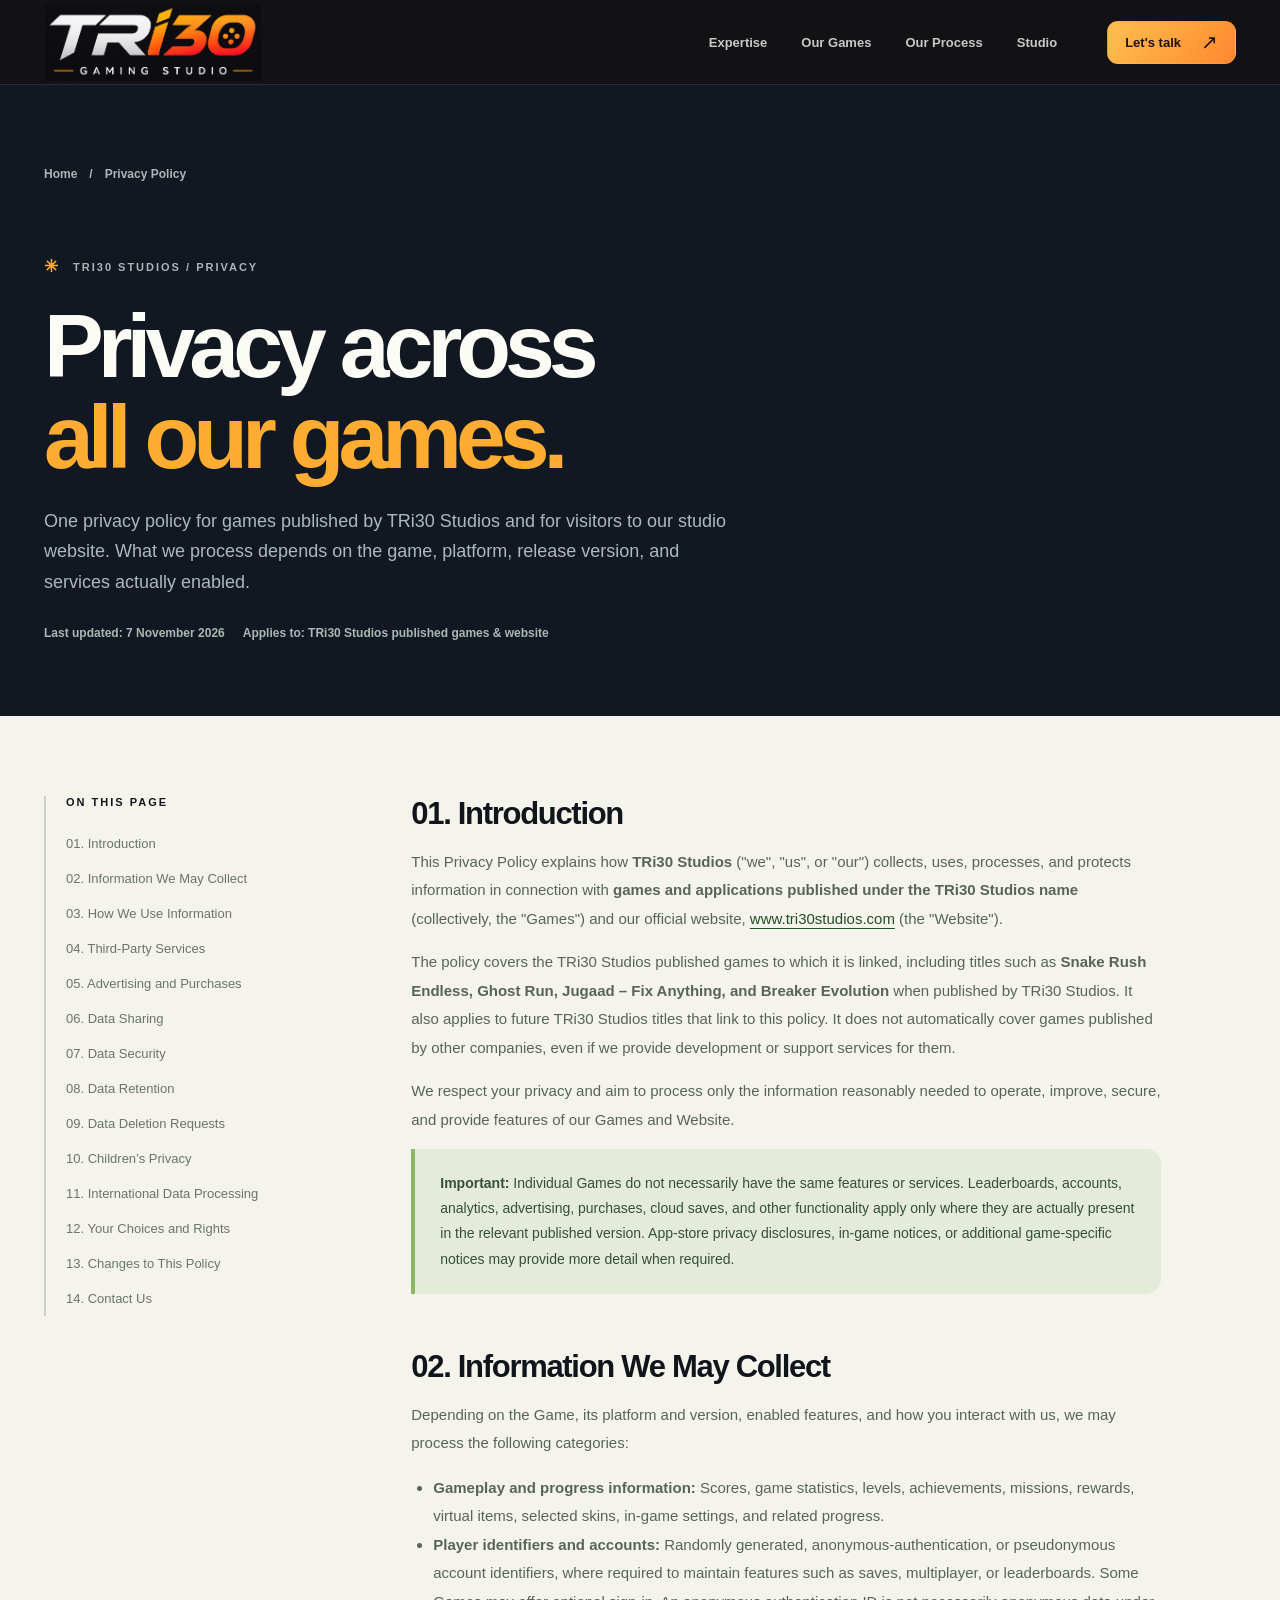
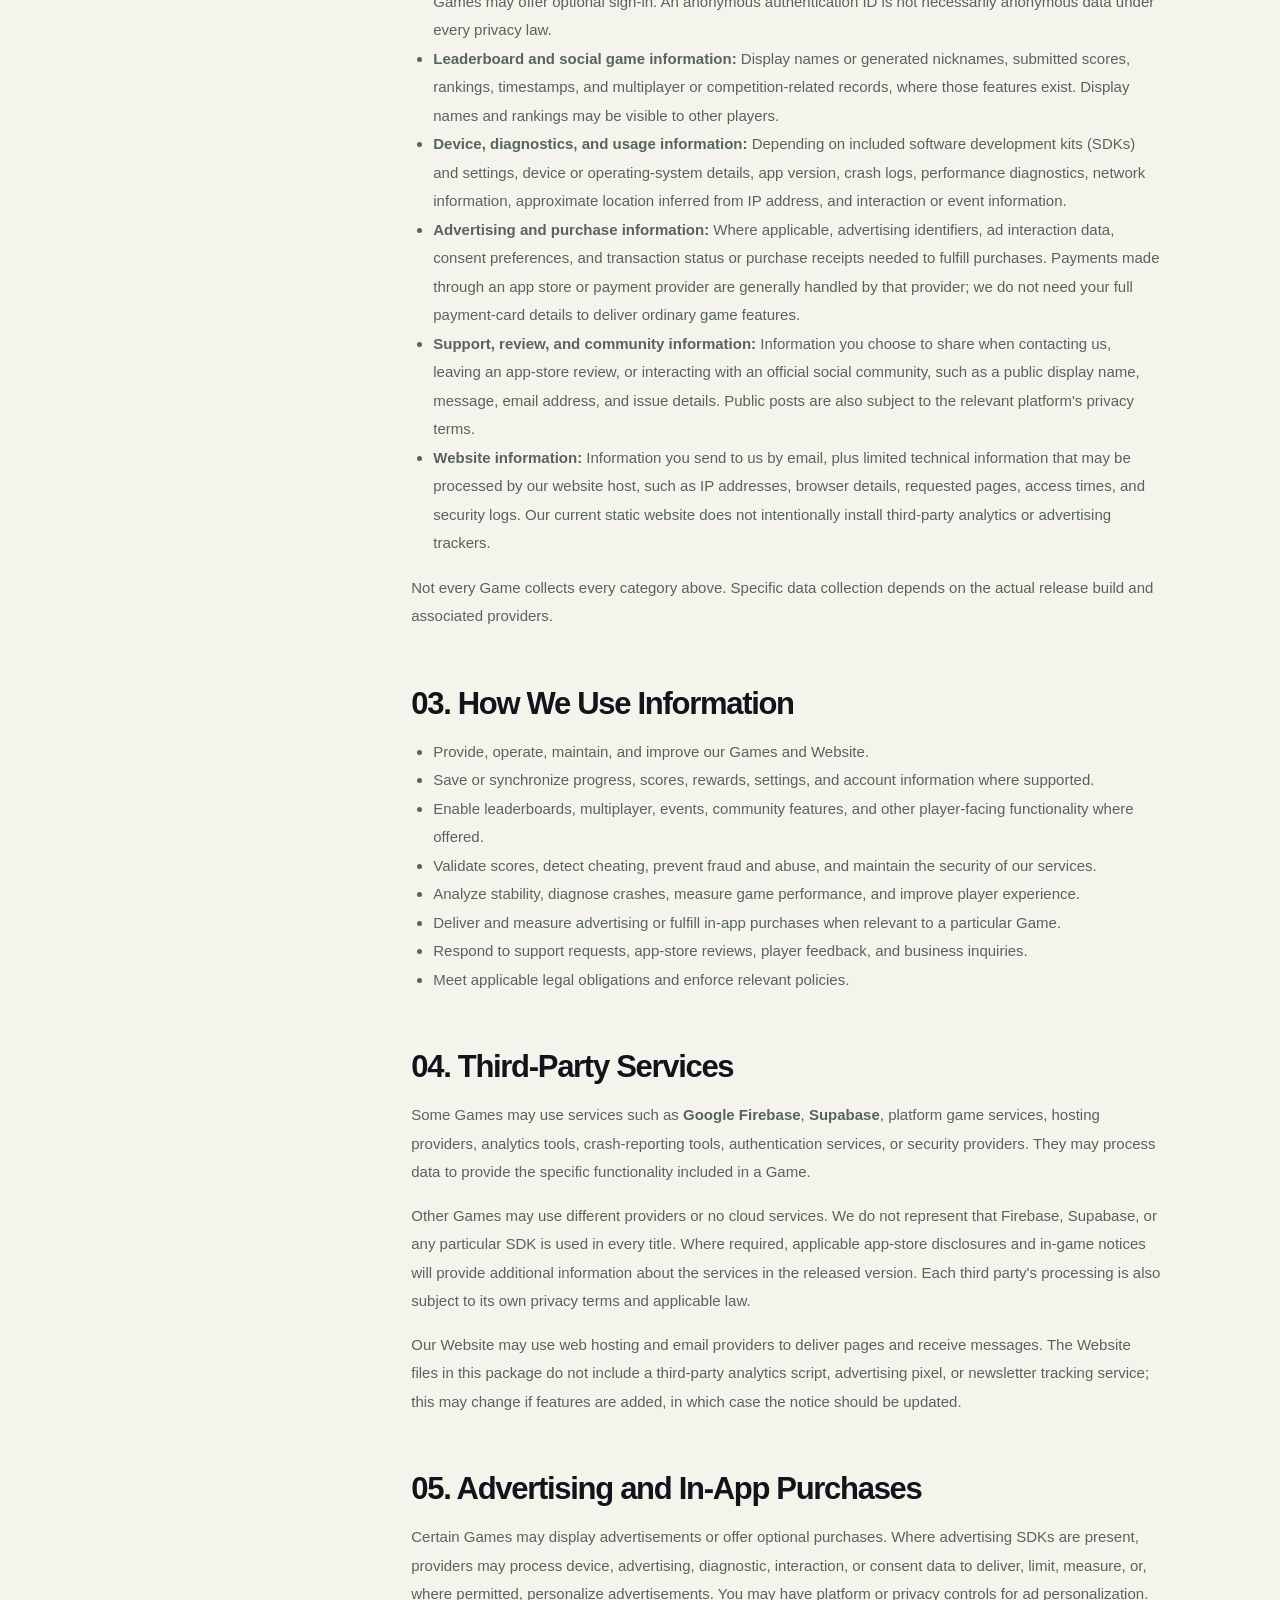
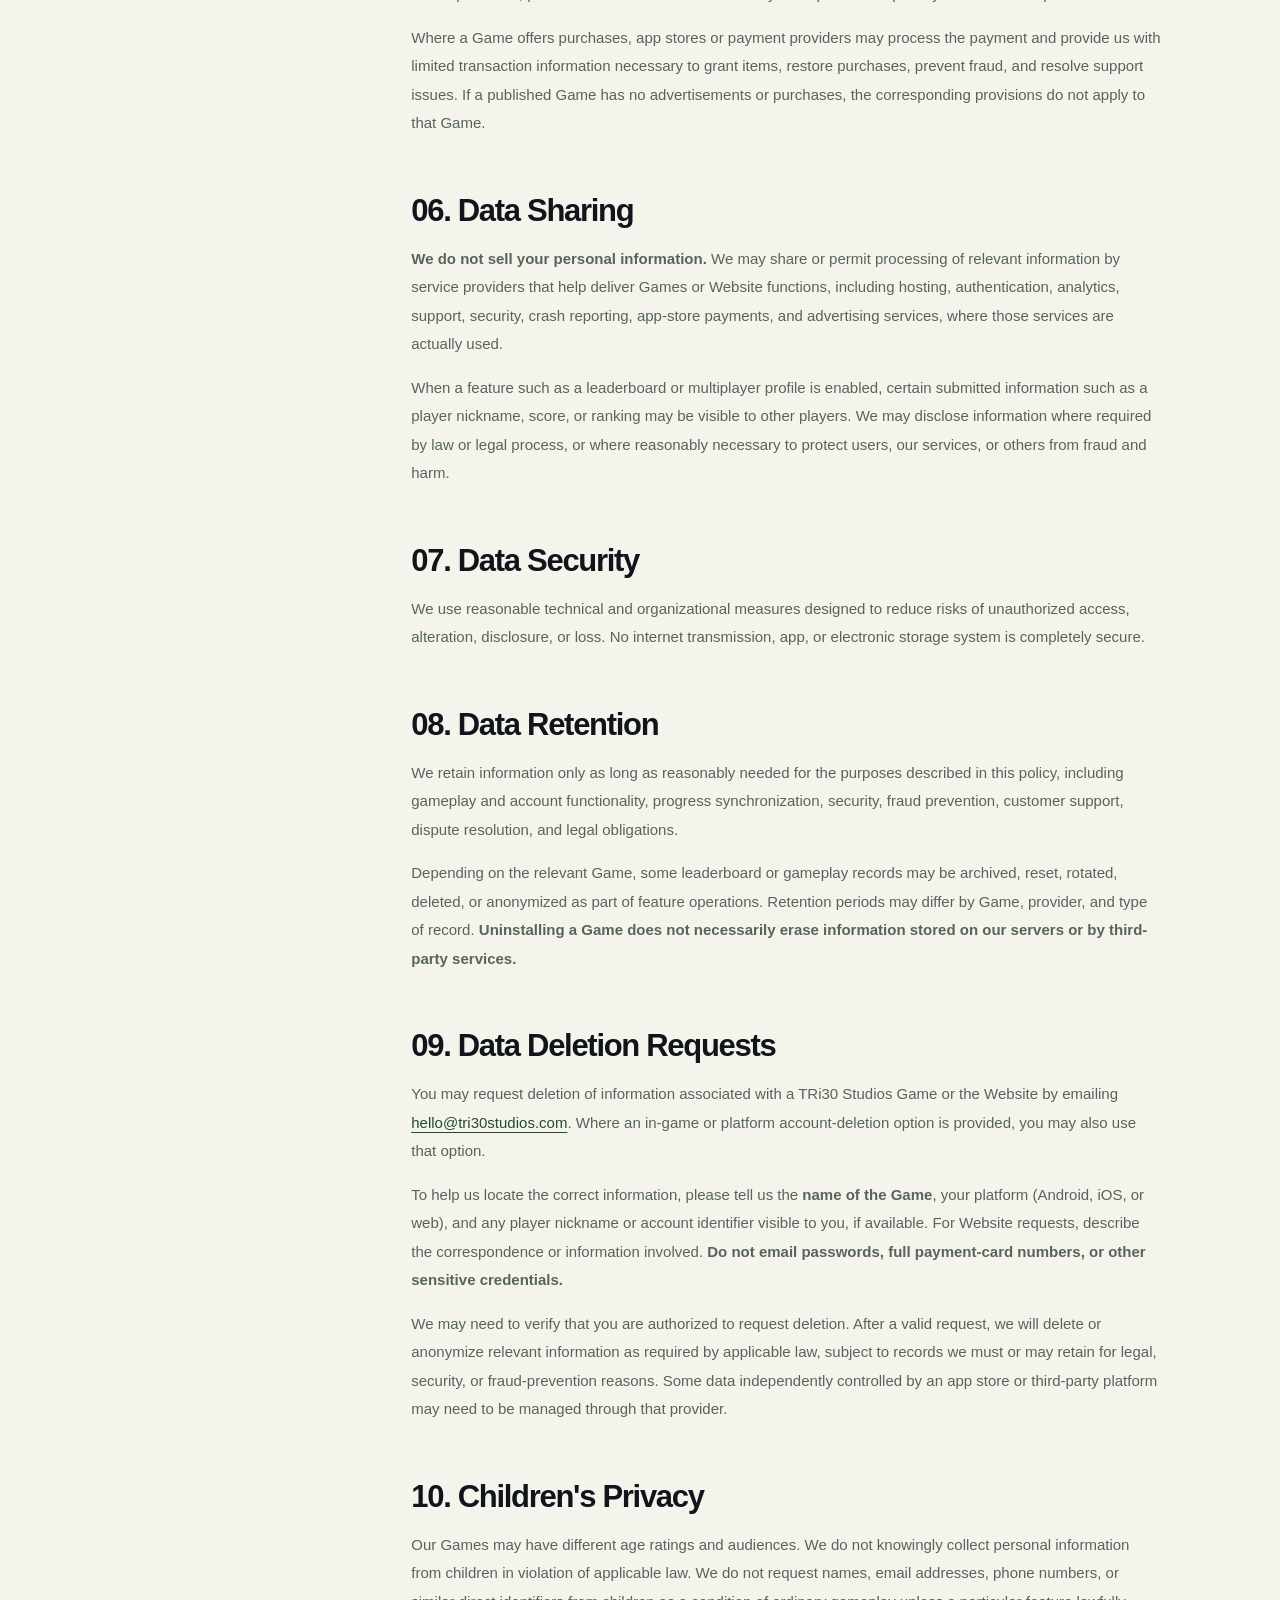
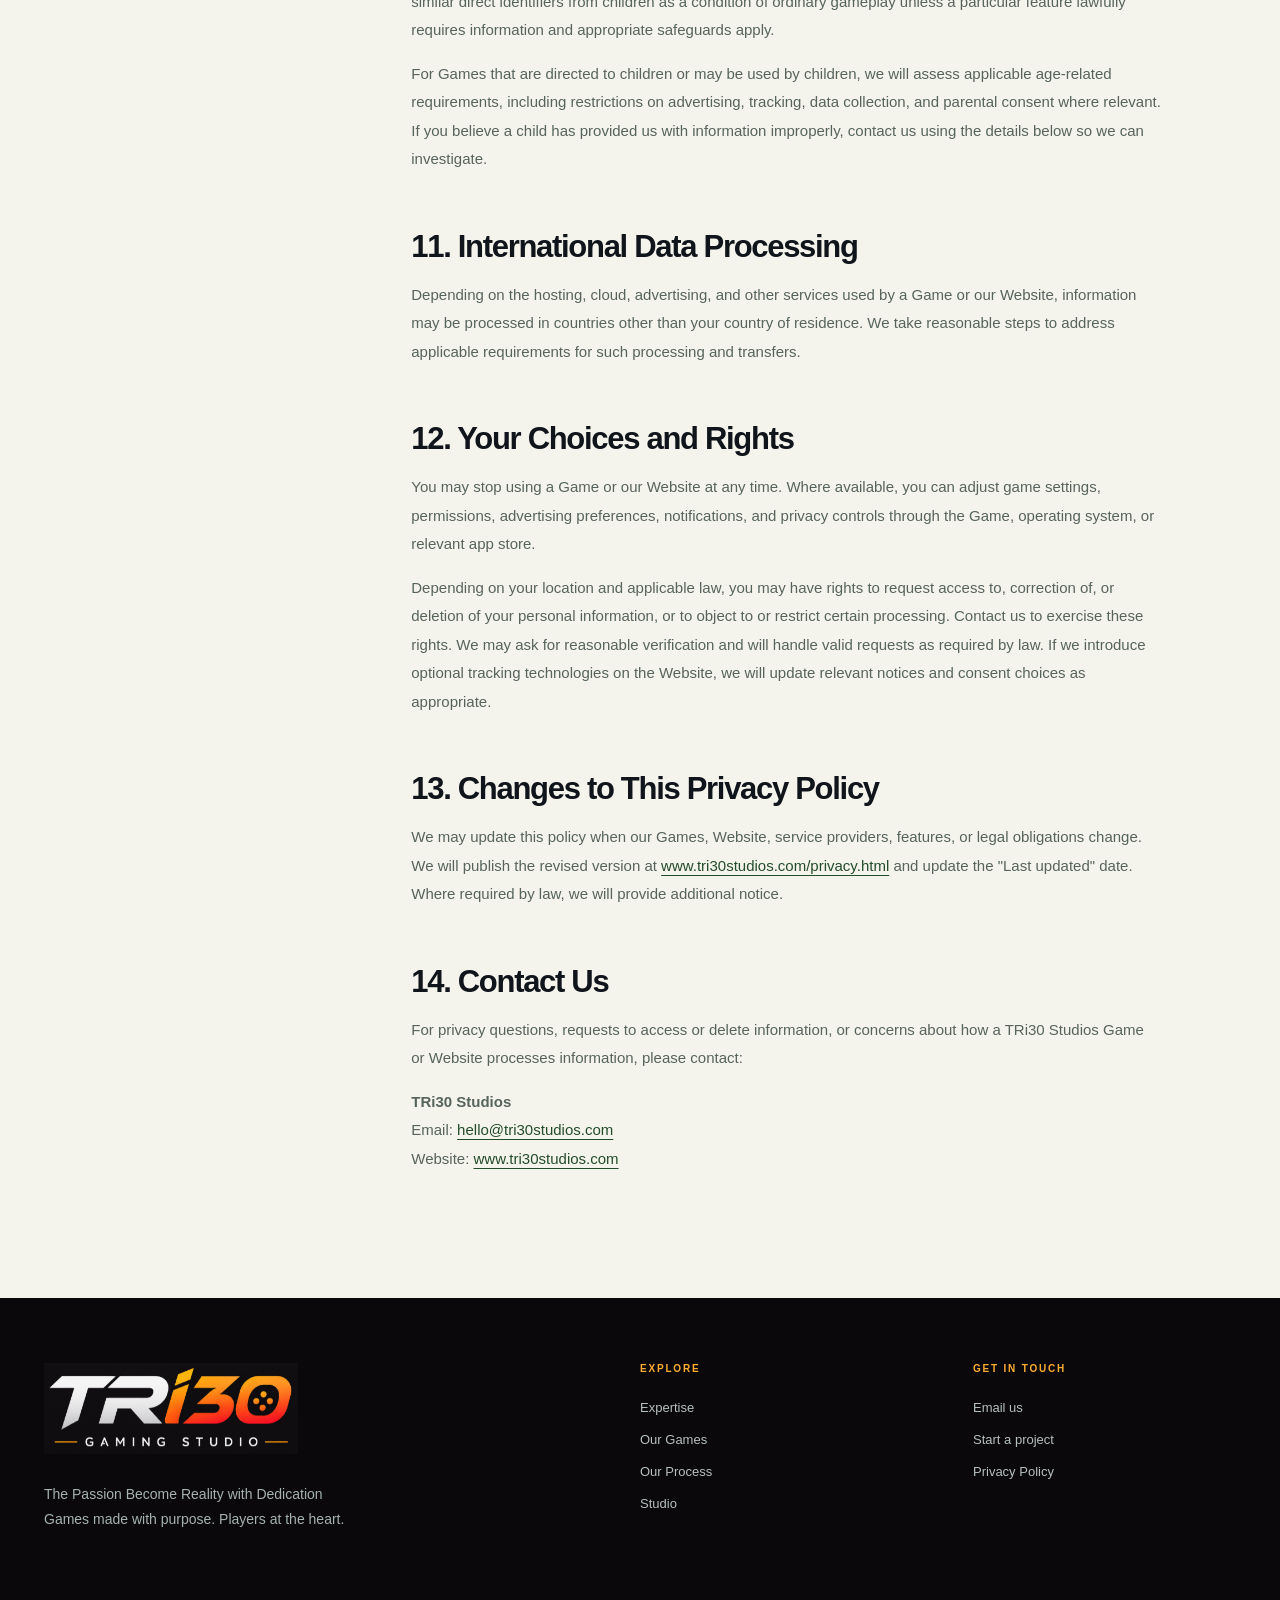
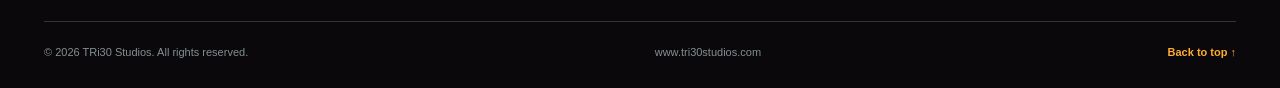
==== privacy.html @ 2dc92af1 "Add files via upload" ====
<!DOCTYPE html>

<html lang="en">
<head>
<meta charset="utf-8"/>
<meta content="width=device-width, initial-scale=1" name="viewport"/>
<meta content="#0b090c" name="theme-color"/>
<meta content="Privacy Policy for all games published by TRi30 Studios and our studio website. Learn about player data, game features, third-party services, ads, data deletion, and privacy rights." name="description"/>
<meta content="website" property="og:type"/>
<meta content="TRi30 Studios" property="og:site_name"/>
<meta content="Privacy Policy | TRi30 Studios" property="og:title"/>
<meta content="How TRi30 Studios handles information across our published games and studio website." property="og:description"/>
<meta content="https://www.tri30studios.com/privacy.html" property="og:url"/>
<meta content="https://www.tri30studios.com/assets/social-preview.png" property="og:image"/>
<link href="https://www.tri30studios.com/privacy.html" rel="canonical"/>
<link href="assets/favicon.ico" rel="icon" sizes="any"/>
<link href="assets/favicon-192.png" rel="icon" type="image/png"/>
<link href="css/styles.css" rel="stylesheet"/>
<script defer="" src="js/site.js"></script>
<title>Privacy Policy | TRi30 Studios Games &amp; Website</title>
</head>
<body>
<a class="skip-link" href="#main">Skip to content</a>
<header class="site-header" id="top"><div class="container header-inner">
<a aria-label="TRi30 Studios homepage" class="brand" href="index.html"><img class="brand-logo" alt="TRi30 Gaming Studio" height="163" width="457" src="assets/tri30-official-logo.png"/></a>
<nav aria-label="Primary navigation" class="desktop-nav"><a href="index.html#services">Expertise</a><a href="index.html#games">Our Games</a><a href="index.html#approach">Our Process</a><a href="index.html#studio">Studio</a></nav>
<a class="button button-small button-accent header-cta" href="index.html#contact">Let's talk <span aria-hidden="true">↗</span></a>
<button aria-controls="mobile-menu" aria-expanded="false" aria-label="Open navigation menu" class="menu-toggle" type="button"><span></span><span></span><span></span></button>
</div><nav aria-label="Mobile navigation" class="mobile-nav" id="mobile-menu" inert=""><a href="index.html#services">Expertise <span aria-hidden="true">↗</span></a><a href="index.html#games">Our Games <span aria-hidden="true">↗</span></a><a href="index.html#approach">Our Process <span aria-hidden="true">↗</span></a><a href="index.html#studio">Studio <span aria-hidden="true">↗</span></a><a href="index.html#contact">Contact <span aria-hidden="true">↗</span></a></nav></header>
<main id="main">
<section class="inner-hero"><div class="container">
<nav aria-label="Breadcrumb" class="breadcrumb"><a href="index.html">Home</a><span aria-hidden="true">/</span><span aria-current="page">Privacy Policy</span></nav>
<p class="section-kicker kicker-light"><span class="mini-spark">✳</span> TRi30 STUDIOS / PRIVACY</p>
<h1>Privacy across<br/><span class="lime-text">all our games.</span></h1>
<p class="inner-lead">One privacy policy for games published by TRi30 Studios and for visitors to our studio website. What we process depends on the game, platform, release version, and services actually enabled.</p>
<div class="legal-meta"><span>Last updated: 7 November 2026</span><span>Applies to: TRi30 Studios published games &amp; website</span></div>
</div></section>
<section class="inner-content"><div class="container legal-layout">
<aside aria-label="Privacy policy contents" class="legal-sidebar"><strong>ON THIS PAGE</strong><a href="#introduction">01. Introduction</a><a href="#information">02. Information We May Collect</a><a href="#uses">03. How We Use Information</a><a href="#third-parties">04. Third-Party Services</a><a href="#advertising">05. Advertising and Purchases</a><a href="#sharing">06. Data Sharing</a><a href="#security">07. Data Security</a><a href="#retention">08. Data Retention</a><a href="#deletion">09. Data Deletion Requests</a><a href="#children">10. Children’s Privacy</a><a href="#international">11. International Data Processing</a><a href="#choices">12. Your Choices and Rights</a><a href="#changes">13. Changes to This Policy</a><a href="#contact-privacy">14. Contact Us</a></aside>
<div class="legal-article">
<h2 id="introduction">01. Introduction</h2>
<p>This Privacy Policy explains how <strong>TRi30 Studios</strong> ("we", "us", or "our") collects, uses, processes, and protects information in connection with <strong>games and applications published under the TRi30 Studios name</strong> (collectively, the "Games") and our official website, <a href="https://www.tri30studios.com/">www.tri30studios.com</a> (the "Website").</p>
<p>The policy covers the TRi30 Studios published games to which it is linked, including titles such as <strong>Snake Rush Endless, Ghost Run, Jugaad – Fix Anything, and Breaker Evolution</strong> when published by TRi30 Studios. It also applies to future TRi30 Studios titles that link to this policy. It does not automatically cover games published by other companies, even if we provide development or support services for them.</p>
<p>We respect your privacy and aim to process only the information reasonably needed to operate, improve, secure, and provide features of our Games and Website.</p>
<div class="legal-note"><strong>Important:</strong> Individual Games do not necessarily have the same features or services. Leaderboards, accounts, analytics, advertising, purchases, cloud saves, and other functionality apply only where they are actually present in the relevant published version. App-store privacy disclosures, in-game notices, or additional game-specific notices may provide more detail when required.</div>
<h2 id="information">02. Information We May Collect</h2>
<p>Depending on the Game, its platform and version, enabled features, and how you interact with us, we may process the following categories:</p>
<ul>
<li><strong>Gameplay and progress information:</strong> Scores, game statistics, levels, achievements, missions, rewards, virtual items, selected skins, in-game settings, and related progress.</li>
<li><strong>Player identifiers and accounts:</strong> Randomly generated, anonymous-authentication, or pseudonymous account identifiers, where required to maintain features such as saves, multiplayer, or leaderboards. Some Games may offer optional sign-in. An anonymous authentication ID is not necessarily anonymous data under every privacy law.</li>
<li><strong>Leaderboard and social game information:</strong> Display names or generated nicknames, submitted scores, rankings, timestamps, and multiplayer or competition-related records, where those features exist. Display names and rankings may be visible to other players.</li>
<li><strong>Device, diagnostics, and usage information:</strong> Depending on included software development kits (SDKs) and settings, device or operating-system details, app version, crash logs, performance diagnostics, network information, approximate location inferred from IP address, and interaction or event information.</li>
<li><strong>Advertising and purchase information:</strong> Where applicable, advertising identifiers, ad interaction data, consent preferences, and transaction status or purchase receipts needed to fulfill purchases. Payments made through an app store or payment provider are generally handled by that provider; we do not need your full payment-card details to deliver ordinary game features.</li>
<li><strong>Support, review, and community information:</strong> Information you choose to share when contacting us, leaving an app-store review, or interacting with an official social community, such as a public display name, message, email address, and issue details. Public posts are also subject to the relevant platform's privacy terms.</li>
<li><strong>Website information:</strong> Information you send to us by email, plus limited technical information that may be processed by our website host, such as IP addresses, browser details, requested pages, access times, and security logs. Our current static website does not intentionally install third-party analytics or advertising trackers.</li>
</ul>
<p>Not every Game collects every category above. Specific data collection depends on the actual release build and associated providers.</p>
<h2 id="uses">03. How We Use Information</h2>
<ul>
<li>Provide, operate, maintain, and improve our Games and Website.</li>
<li>Save or synchronize progress, scores, rewards, settings, and account information where supported.</li>
<li>Enable leaderboards, multiplayer, events, community features, and other player-facing functionality where offered.</li>
<li>Validate scores, detect cheating, prevent fraud and abuse, and maintain the security of our services.</li>
<li>Analyze stability, diagnose crashes, measure game performance, and improve player experience.</li>
<li>Deliver and measure advertising or fulfill in-app purchases when relevant to a particular Game.</li>
<li>Respond to support requests, app-store reviews, player feedback, and business inquiries.</li>
<li>Meet applicable legal obligations and enforce relevant policies.</li>
</ul>
<h2 id="third-parties">04. Third-Party Services</h2>
<p>Some Games may use services such as <strong>Google Firebase</strong>, <strong>Supabase</strong>, platform game services, hosting providers, analytics tools, crash-reporting tools, authentication services, or security providers. They may process data to provide the specific functionality included in a Game.</p>
<p>Other Games may use different providers or no cloud services. We do not represent that Firebase, Supabase, or any particular SDK is used in every title. Where required, applicable app-store disclosures and in-game notices will provide additional information about the services in the released version. Each third party's processing is also subject to its own privacy terms and applicable law.</p>
<p>Our Website may use web hosting and email providers to deliver pages and receive messages. The Website files in this package do not include a third-party analytics script, advertising pixel, or newsletter tracking service; this may change if features are added, in which case the notice should be updated.</p>
<h2 id="advertising">05. Advertising and In-App Purchases</h2>
<p>Certain Games may display advertisements or offer optional purchases. Where advertising SDKs are present, providers may process device, advertising, diagnostic, interaction, or consent data to deliver, limit, measure, or, where permitted, personalize advertisements. You may have platform or privacy controls for ad personalization.</p>
<p>Where a Game offers purchases, app stores or payment providers may process the payment and provide us with limited transaction information necessary to grant items, restore purchases, prevent fraud, and resolve support issues. If a published Game has no advertisements or purchases, the corresponding provisions do not apply to that Game.</p>
<h2 id="sharing">06. Data Sharing</h2>
<p><strong>We do not sell your personal information.</strong> We may share or permit processing of relevant information by service providers that help deliver Games or Website functions, including hosting, authentication, analytics, support, security, crash reporting, app-store payments, and advertising services, where those services are actually used.</p>
<p>When a feature such as a leaderboard or multiplayer profile is enabled, certain submitted information such as a player nickname, score, or ranking may be visible to other players. We may disclose information where required by law or legal process, or where reasonably necessary to protect users, our services, or others from fraud and harm.</p>
<h2 id="security">07. Data Security</h2>
<p>We use reasonable technical and organizational measures designed to reduce risks of unauthorized access, alteration, disclosure, or loss. No internet transmission, app, or electronic storage system is completely secure.</p>
<h2 id="retention">08. Data Retention</h2>
<p>We retain information only as long as reasonably needed for the purposes described in this policy, including gameplay and account functionality, progress synchronization, security, fraud prevention, customer support, dispute resolution, and legal obligations.</p>
<p>Depending on the relevant Game, some leaderboard or gameplay records may be archived, reset, rotated, deleted, or anonymized as part of feature operations. Retention periods may differ by Game, provider, and type of record. <strong>Uninstalling a Game does not necessarily erase information stored on our servers or by third-party services.</strong></p>
<h2 id="deletion">09. Data Deletion Requests</h2>
<p>You may request deletion of information associated with a TRi30 Studios Game or the Website by emailing <a href="mailto:hello@tri30studios.com?subject=Data%20Deletion%20Request%20%7C%20TRi30%20Studios">hello@tri30studios.com</a>. Where an in-game or platform account-deletion option is provided, you may also use that option.</p>
<p>To help us locate the correct information, please tell us the <strong>name of the Game</strong>, your platform (Android, iOS, or web), and any player nickname or account identifier visible to you, if available. For Website requests, describe the correspondence or information involved. <strong>Do not email passwords, full payment-card numbers, or other sensitive credentials.</strong></p>
<p>We may need to verify that you are authorized to request deletion. After a valid request, we will delete or anonymize relevant information as required by applicable law, subject to records we must or may retain for legal, security, or fraud-prevention reasons. Some data independently controlled by an app store or third-party platform may need to be managed through that provider.</p>
<h2 id="children">10. Children's Privacy</h2>
<p>Our Games may have different age ratings and audiences. We do not knowingly collect personal information from children in violation of applicable law. We do not request names, email addresses, phone numbers, or similar direct identifiers from children as a condition of ordinary gameplay unless a particular feature lawfully requires information and appropriate safeguards apply.</p>
<p>For Games that are directed to children or may be used by children, we will assess applicable age-related requirements, including restrictions on advertising, tracking, data collection, and parental consent where relevant. If you believe a child has provided us with information improperly, contact us using the details below so we can investigate.</p>
<h2 id="international">11. International Data Processing</h2>
<p>Depending on the hosting, cloud, advertising, and other services used by a Game or our Website, information may be processed in countries other than your country of residence. We take reasonable steps to address applicable requirements for such processing and transfers.</p>
<h2 id="choices">12. Your Choices and Rights</h2>
<p>You may stop using a Game or our Website at any time. Where available, you can adjust game settings, permissions, advertising preferences, notifications, and privacy controls through the Game, operating system, or relevant app store.</p>
<p>Depending on your location and applicable law, you may have rights to request access to, correction of, or deletion of your personal information, or to object to or restrict certain processing. Contact us to exercise these rights. We may ask for reasonable verification and will handle valid requests as required by law. If we introduce optional tracking technologies on the Website, we will update relevant notices and consent choices as appropriate.</p>
<h2 id="changes">13. Changes to This Privacy Policy</h2>
<p>We may update this policy when our Games, Website, service providers, features, or legal obligations change. We will publish the revised version at <a href="https://www.tri30studios.com/privacy.html">www.tri30studios.com/privacy.html</a> and update the "Last updated" date. Where required by law, we will provide additional notice.</p>
<h2 id="contact-privacy">14. Contact Us</h2>
<p>For privacy questions, requests to access or delete information, or concerns about how a TRi30 Studios Game or Website processes information, please contact:</p>
<p><strong>TRi30 Studios</strong><br/>Email: <a href="mailto:hello@tri30studios.com?subject=Privacy%20Request%20%7C%20TRi30%20Studios">hello@tri30studios.com</a><br/>Website: <a href="https://www.tri30studios.com/">www.tri30studios.com</a></p>
</div>
</div></section>
</main>
<footer class="site-footer"><div class="container"><div class="footer-main"><div class="footer-about"><a aria-label="TRi30 Studios homepage" class="brand brand-footer" href="index.html"><img class="brand-logo" alt="TRi30 Gaming Studio" height="163" width="457" src="assets/tri30-official-logo.png"/></a><p>The Passion Become Reality with Dedication<br/>Games made with purpose. Players at the heart.</p></div><div class="footer-nav-column"><strong>EXPLORE</strong><a href="index.html#services">Expertise</a><a href="index.html#games">Our Games</a><a href="index.html#approach">Our Process</a><a href="index.html#studio">Studio</a></div><div class="footer-nav-column"><strong>GET IN TOUCH</strong><a href="mailto:hello@tri30studios.com">Email us</a><a href="index.html#contact">Start a project</a><a href="privacy.html">Privacy Policy</a></div></div><div class="footer-bottom"><span>© <span data-year="">2026</span> TRi30 Studios. All rights reserved.</span><span>www.tri30studios.com</span><a class="back-to-top" href="#top">Back to top ↑</a></div></div></footer>
<div aria-live="polite" class="toast" id="toast" role="status"></div>
</body>
</html>
---- css/styles.css ----
/* TRi30 Studios — handcrafted responsive static site; no third-party fonts or JS dependencies. */
:root{--ink:#10151c;--ink2:#171e29;--deep:#0c0a0e;--cream:#f5f4ec;--paper:#eeede4;--soft:#d7d8ce;--line:#cdd0c6;--lime:#ffad32;--lime2:#ffd9a0;--muted:#aeb5b8;--white:#fcfcf7;--radius:22px;--ease:cubic-bezier(.2,.8,.2,1);--container:1280px}
*{box-sizing:border-box}html{scroll-behavior:smooth;scroll-padding-top:92px}body{margin:0;font-family:Inter,ui-sans-serif,-apple-system,BlinkMacSystemFont,"Segoe UI",Arial,sans-serif;color:var(--ink);background:var(--cream);-webkit-font-smoothing:antialiased;text-rendering:optimizeLegibility}img,svg{max-width:100%}img{display:block}a{color:inherit;text-decoration:none}button{font:inherit}button,a{-webkit-tap-highlight-color:transparent}button:focus-visible,a:focus-visible,summary:focus-visible{outline:3px solid #6c8fdb;outline-offset:4px}::selection{background:var(--lime);color:var(--ink)}.container{width:min(calc(100% - 88px),var(--container));margin-inline:auto}.skip-link{position:absolute;left:16px;top:-80px;z-index:1000;background:var(--lime);padding:12px 18px;border-radius:0 0 12px 12px}.skip-link:focus{top:0}.site-header{position:sticky;top:0;z-index:80;height:85px;background:rgba(9,8,11,.96);color:var(--white);border-bottom:1px solid rgba(255,255,255,.105);backdrop-filter:blur(18px);-webkit-backdrop-filter:blur(18px)}.header-inner{height:100%;display:flex;align-items:center;gap:34px}.brand{display:inline-flex;gap:12px;align-items:center;flex-shrink:0}.brand>img{border-radius:13px}.brand-wordmark{font-weight:950;letter-spacing:-1.7px;font-size:25px;line-height:.86}.brand-sub{display:block;font-size:9px;letter-spacing:5px;font-weight:800;margin-top:7px}.desktop-nav{display:flex;align-items:center;gap:34px;margin-left:auto}.desktop-nav>a{font-weight:600;font-size:13px;color:#c6c9c5;transition:color .2s}.desktop-nav>a:hover,.desktop-nav>a.is-active{color:var(--lime)}.button{border:1px solid transparent;display:inline-flex;align-items:center;justify-content:center;gap:23px;padding:17px 22px;min-height:55px;border-radius:13px;font-size:14px;font-weight:800;transition:background .2s,color .2s,transform .2s,border-color .2s;cursor:pointer}.button:hover{transform:translateY(-2px)}.button span{font-size:20px;font-weight:400;line-height:1}.button-accent{background:var(--lime);color:var(--ink)}.button-accent:hover{background:#defaa6}.button-outline{border-color:rgba(255,255,255,.28);color:var(--white);background:transparent}.button-outline:hover{border-color:var(--lime);color:var(--lime)}.button-small{min-height:43px;border-radius:11px;padding:10px 17px;font-size:13px;gap:20px}.header-cta{margin-left:16px}.menu-toggle,.mobile-nav{display:none}.section-dark,.section-ink{background:var(--deep);color:var(--white)}.hero{position:relative;min-height:720px;overflow:hidden}.hero:before{content:"";position:absolute;inset:0;pointer-events:none;background:radial-gradient(circle at 10% 8%,rgba(200,255,105,.07),transparent 32%),radial-gradient(circle at 98% 72%,rgba(105,105,255,.08),transparent 28%)}.hero-grid{display:grid;grid-template-columns:1.08fr .92fr;gap:60px;align-items:center;min-height:685px;padding-top:44px;padding-bottom:66px}.hero-copy{position:relative;z-index:2}.eyebrow,.section-kicker{font-weight:850;font-size:11px;letter-spacing:2px;text-transform:uppercase}.eyebrow{color:#b4c0b6;display:flex;align-items:center;gap:10px;white-space:nowrap}.eyebrow-dot{display:inline-block;width:8px;height:8px;border-radius:50%;background:var(--lime);box-shadow:0 0 0 4px rgba(200,255,105,.12)}.eyebrow-line{width:30px;height:1px;background:#566057}.hero h1{max-width:690px;margin:25px 0 27px;font-size:clamp(57px,5.7vw,93px);line-height:.98;letter-spacing:-5.7px;font-weight:900}.hero h1>span{color:var(--lime)}.hero h1 em{font-weight:900;font-style:normal;white-space:normal}.period{color:var(--lime)}.hero-lead{max-width:520px;color:#b2bac2;font-size:17px;line-height:1.8;margin:0 0 30px}.hero-actions{display:flex;flex-wrap:wrap;gap:12px}.hero-detail-row{display:flex;align-items:center;gap:22px;margin-top:57px}.hero-detail-row>div:not(.tiny-divider){display:flex;align-items:baseline;gap:9px}.hero-detail-row strong{color:var(--lime);font-size:28px;letter-spacing:-1.5px}.hero-detail-row span{font-size:11px;color:#abb1b1;font-weight:700;white-space:nowrap}.tiny-divider{width:1px;height:24px;background:#3a4249}.hero-stage{position:relative;height:528px;min-width:0;background:linear-gradient(145deg,rgba(37,44,56,.8),rgba(19,23,34,.7));border:1px solid rgba(255,255,255,.12);border-radius:31px;transform:rotate(2deg);box-shadow:0 32px 90px rgba(0,0,0,.24);isolation:isolate}.hero-stage:after{content:"";position:absolute;inset:12px;border:1px solid rgba(255,255,255,.055);border-radius:24px;pointer-events:none}.hero-glow{position:absolute;inset:14%;z-index:-1;background:radial-gradient(circle,rgba(136,116,255,.29),transparent 70%);filter:blur(16px)}.hero-stage-top,.hero-stage-bottom{display:flex;justify-content:space-between;align-items:center;padding:22px 24px;gap:8px;font-family:ui-monospace,monospace;font-weight:700;font-size:10px;letter-spacing:1.1px;color:#97a5b5}.hero-stage-bottom{position:absolute;bottom:0;width:100%;padding:18px 26px}.stage-live{display:flex;align-items:center;gap:9px;color:var(--lime)}.stage-live span{width:7px;height:7px;background:var(--lime);border-radius:50%;animation:pulse 2s infinite}.hero-art-card{position:absolute;overflow:hidden;border:6px solid var(--ink2);border-radius:20px;background:var(--ink);box-shadow:0 22px 55px rgba(0,0,0,.4)}.hero-art-card img{width:100%;height:100%;object-fit:cover}.hero-art-main{width:64%;aspect-ratio:1.05;top:97px;left:12%;transform:rotate(-9deg);z-index:2}.hero-art-secondary{width:43%;aspect-ratio:1.14;right:3%;top:133px;transform:rotate(10deg);z-index:3}.hero-art-tertiary{width:39%;aspect-ratio:1.32;bottom:60px;left:7%;transform:rotate(11deg);z-index:4}.hero-stage-caption{position:absolute;right:6%;bottom:91px;z-index:5;display:flex;gap:12px;align-items:center;transform:rotate(-3deg);background:#f7f7ed;color:var(--ink);padding:13px 16px 13px 11px;border-radius:13px;box-shadow:0 10px 30px #0003}.caption-bubble{width:36px;height:36px;display:grid;place-items:center;background:var(--lime);border-radius:10px;font-size:22px}.hero-stage-caption div{display:flex;flex-direction:column;gap:2px}.hero-stage-caption strong{font-size:12px}.hero-stage-caption div span{font-size:10px;color:#656c73}.hero-vertical{position:absolute;bottom:22px;right:35px;writing-mode:vertical-rl;font-size:9px;letter-spacing:2px;font-weight:700;color:#627078}.ticker{overflow:hidden;background:var(--lime);padding:13px 0;border-top:1px solid #e0fba7;border-bottom:1px solid #a4d45a}.ticker-track{display:flex;width:max-content;animation:ticker 35s linear infinite}.ticker span{display:inline-block;white-space:nowrap;font-weight:900;font-size:14px;letter-spacing:3px}.ticker i{display:inline-block;margin-inline:31px;font-style:normal;font-size:18px;vertical-align:-2px}.section{padding:123px 0}.section-light{background:var(--cream);color:var(--ink)}.section-intro{margin-bottom:46px}.split-intro{display:grid;grid-template-columns:1.2fr .8fr;gap:60px;align-items:end}.section-kicker{margin:0 0 24px;color:#55605d}.mini-spark{font-size:17px;color:#4b8c3d;vertical-align:-1px;margin-right:8px}.section-intro h2,.studio-copy h2,.faq-title-col h2{font-size:clamp(44px,5vw,73px);line-height:1.055;letter-spacing:-4px;font-weight:900;margin:0}.marker-underline{text-decoration:underline;text-decoration-color:#97ce6a;text-decoration-thickness:8px;text-underline-offset:9px}.split-intro>p,.games-intro-row>p{color:#68716d;line-height:1.85;font-size:17px;max-width:415px;margin:0}.services-grid{display:grid;grid-template-columns:repeat(3,minmax(0,1fr));gap:17px}.service-card{min-height:335px;border-radius:21px;background:#e8eae0;padding:26px;display:flex;flex-direction:column;justify-content:space-between;border:1px solid #dfe2d8;transition:transform .25s var(--ease),background .25s;overflow:hidden}.service-card:hover{transform:translateY(-4px);background:#dfe7d8}.service-card-featured{grid-column:span 2;min-height:410px;background:#d7f7a7;position:relative}.service-card-featured:hover{background:#dbf8b1}.service-card-social{background:#e8e0f0}.service-card-social:hover{background:#dfd6e9}.service-heading{display:flex;align-items:center;justify-content:space-between;position:relative;z-index:2}.service-num{font-size:11px;letter-spacing:1.6px;font-weight:900}.service-icon{width:43px;height:43px;display:grid;place-items:center;border:1px solid #b6c3b5;border-radius:13px;font-size:25px;font-weight:500;line-height:1}.service-card h3{font-size:clamp(23px,2.4vw,33px);line-height:1.12;letter-spacing:-1.2px;max-width:450px;margin:0 0 11px}.service-card p{font-size:14px;color:#4d5855;line-height:1.7;max-width:510px;margin:0 0 17px}.service-bottom{position:relative;z-index:2}.chip-row{display:flex;flex-wrap:wrap;gap:7px}.chip-row span{display:inline-flex;border:1px solid #aeb8ae;padding:7px 10px;border-radius:999px;font-size:10px;font-weight:750;color:#2e3c35}.service-art{position:absolute;inset:30px 28px 90px 40%;display:flex;justify-content:center;align-items:center}.service-art-orbit{position:absolute;border:2px solid rgba(43,87,63,.18);border-radius:50%;transform:rotate(25deg)}.orbit-one{width:290px;height:184px}.orbit-two{width:193px;height:284px}.service-art-symbol{position:relative;font-size:45px;font-family:ui-monospace,monospace;font-weight:300;letter-spacing:-7px;transform:rotate(-12deg);color:#285b35;text-shadow:13px 15px rgba(49,121,47,.07)}.service-art-symbol b{font-size:38px;letter-spacing:-3px}.service-footer{display:flex;justify-content:space-between;gap:20px;align-items:center;padding-top:28px;color:#627067;font-size:13px;font-weight:700}.text-link{font-weight:850;font-size:13px;color:var(--ink);text-decoration:underline;text-underline-offset:5px}.text-link span{margin-left:10px}.section-ink{background:#111821}.games-section{padding-bottom:108px}.kicker-light{color:#abb5b5}.kicker-light .mini-spark{color:var(--lime)}.games-intro-row{display:flex;justify-content:space-between;gap:40px;align-items:end}.games-intro h2{font-size:clamp(48px,5.5vw,80px)}.games-intro-row>p{color:#acb9bd}.lime-text{color:var(--lime)}.games-grid{display:grid;grid-template-columns:repeat(2,minmax(0,1fr));gap:42px 25px}.game-card{min-width:0}.game-visual{position:relative;aspect-ratio:1.31;border-radius:20px;overflow:hidden;background:#253143}.game-visual img{width:100%;height:100%;object-fit:cover;transition:transform .7s var(--ease)}.game-link:hover .game-visual img{transform:scale(1.07)}.game-visual:after{content:"";position:absolute;inset:55% 0 0;background:linear-gradient(transparent,rgba(0,0,0,.25));pointer-events:none}.game-visual-label{position:absolute;top:23px;left:23px;background:rgba(14,18,27,.56);border:1px solid #ffffff4b;backdrop-filter:blur(12px);border-radius:9px;padding:10px 13px;font-size:10px;letter-spacing:1.8px;font-weight:800;color:#fff}.game-explore{display:grid;place-items:center;position:absolute;right:21px;bottom:20px;width:49px;height:49px;border-radius:14px;background:var(--lime);font-size:29px;color:var(--ink);transition:transform .25s}.game-link:hover .game-explore{transform:rotate(45deg)}.game-info{display:flex;justify-content:space-between;gap:10px;padding:24px 4px 0}.game-genre{display:block;font-size:10px;letter-spacing:2px;font-weight:900;color:var(--lime);margin-bottom:13px}.game-info h3{font-size:30px;letter-spacing:-1.3px;margin:0 0 9px}.game-info p{font-size:14px;line-height:1.6;color:#b4bec0;margin:0}.game-arrow{font-size:27px;color:#e4ece9}.games-footnote{margin:53px 0 0;display:flex;align-items:center;gap:12px;font-size:12px;color:#9eaab0}.small-orbit{width:8px;height:8px;flex:none;background:var(--lime);border-radius:50%}.process-list{margin-top:65px;border-top:1px solid #c9cec4}.process-row{border-bottom:1px solid #c9cec4;display:grid;grid-template-columns:100px 1fr 1.15fr 60px;gap:20px;align-items:center;padding:29px 8px;transition:background .25s,padding .25s}.process-row:hover{background:#e9eddf;padding-left:22px}.process-number{font-weight:850;font-size:13px;color:#778274}.process-row h3{font-size:35px;letter-spacing:-1.8px;margin:0}.process-row p{font-size:14px;color:#69726c;line-height:1.7;max-width:445px;margin:0}.process-symbol{font-size:30px;color:#597047;text-align:right}.studio-section{background:#182320;color:#f8faf4;overflow:hidden}.studio-layout{display:grid;grid-template-columns:.94fr 1.06fr;gap:9%;align-items:center}.studio-graphic{aspect-ratio:1.06;max-height:590px;position:relative;border:1px solid rgba(224,255,172,.19);border-radius:30px;display:flex;justify-content:center;align-items:center;background:radial-gradient(circle at 45% 42%,#304f35,transparent 64%),linear-gradient(135deg,#1c3027,#13211f);overflow:hidden}.studio-graphic:before,.studio-graphic:after{content:"";position:absolute;width:125%;height:125%;border:1px solid #d2f8b929;border-radius:50%}.studio-graphic:after{width:75%;height:75%;border-color:#d2f8b948}.studio-orbit{position:absolute;border:1px solid #d2f8b955;border-radius:50%;width:84%;height:40%;transform:rotate(-40deg)}.studio-orbit-b{transform:rotate(46deg)}.studio-word{position:relative;font-weight:1000;letter-spacing:-24px;font-size:clamp(84px,9.5vw,170px);line-height:1;z-index:2}.studio-word>span{color:var(--lime)}.studio-stamp{position:absolute;bottom:24px;left:26px;font-size:10px;font-weight:900;letter-spacing:1.7px;color:#adcead}.studio-dot{position:absolute;width:15px;height:15px;background:var(--lime);border-radius:50%;box-shadow:0 0 0 9px #c8ff6919}.studio-dot-a{left:19%;top:24%}.studio-dot-b{right:18%;bottom:22%;width:9px;height:9px}.studio-copy h2{font-size:clamp(47px,4.4vw,68px)}.studio-copy h2 em{font-style:normal;color:var(--lime)}.studio-copy>p:not(.section-kicker){font-size:16px;color:#b8c4be;line-height:1.9;max-width:550px}.studio-copy>p:nth-of-type(2){margin-top:27px}.studio-copy .button{margin-top:23px}.faq-layout{display:grid;grid-template-columns:.8fr 1.2fr;gap:12%}.faq-title-col>p:last-child{font-size:15px;line-height:1.8;color:#657168;max-width:285px;margin-top:28px}.faq-title-col h2{font-size:clamp(46px,4.3vw,65px)}.faq-items{border-top:1px solid #c7cdc5}.faq-items details{border-bottom:1px solid #c7cdc5}.faq-items summary{cursor:pointer;display:flex;align-items:center;justify-content:space-between;gap:24px;padding:24px 3px;font-size:17px;font-weight:800;letter-spacing:-.4px;list-style:none}.faq-items summary::-webkit-details-marker{display:none}.faq-plus{font-size:24px;font-weight:400;transition:transform .25s}.faq-items details[open] .faq-plus{transform:rotate(45deg)}.faq-items details p{color:#626e68;font-size:14px;line-height:1.85;margin:0;padding:0 36px 23px 3px}.faq-items details a{text-decoration:underline;text-underline-offset:3px}.contact-section{background:var(--lime);padding:103px 0 107px;position:relative;overflow:hidden}.contact-inner{position:relative}.contact-inner .section-kicker{color:#3e6534}.contact-section h2{font-size:clamp(64px,8.2vw,132px);line-height:.95;letter-spacing:-8px;max-width:980px;margin:20px 0 22px}.contact-section h2 em{font-style:normal;color:#42683c}.contact-section .contact-inner>p:not(.section-kicker){font-size:17px;line-height:1.75;max-width:550px;color:#3b5639}.contact-actions{display:flex;flex-wrap:wrap;gap:18px;align-items:center;margin-top:33px}.button-dark{background:var(--ink);color:var(--white)}.button-dark:hover{background:#2e3b34}.contact-copy{background:none;border:0;color:var(--ink);font-weight:800;cursor:pointer;padding:10px 4px;font-size:15px;text-decoration:underline;text-underline-offset:5px}.contact-copy span{font-size:20px;margin-left:14px;vertical-align:-2px}.contact-tiny{display:block;margin-top:48px;font-size:10px;font-weight:850;letter-spacing:1.8px;color:#5f7944}.contact-orbit{position:absolute;right:-4%;top:4%;font-size:clamp(200px,29vw,440px);line-height:1;color:rgba(38,92,45,.09);transform:rotate(-12deg);pointer-events:none}.site-footer{background:#0e141b;color:#e9eee6;padding-top:65px}.footer-main{display:grid;grid-template-columns:2fr 1fr 1fr;gap:70px;padding-bottom:75px}.footer-about p{font-size:14px;line-height:1.8;color:#a5b2b0;margin-top:24px}.footer-nav-column{display:flex;flex-direction:column;align-items:flex-start;gap:17px}.footer-nav-column strong{font-size:10px;letter-spacing:1.8px;color:var(--lime);margin-bottom:9px}.footer-nav-column>a{font-size:13px;color:#b5c0bf;transition:color .2s}.footer-nav-column>a:hover{color:var(--lime)}.footer-bottom{display:flex;flex-wrap:wrap;gap:18px;align-items:center;justify-content:space-between;border-top:1px solid #2c353b;padding:24px 0 30px;font-size:11px;color:#829092}.back-to-top{color:var(--lime);font-weight:800}.toast{position:fixed;z-index:200;bottom:25px;left:50%;transform:translate(-50%,40px);background:#10151c;color:#fff;border:1px solid #90af6b;padding:13px 20px;border-radius:11px;font-size:13px;opacity:0;pointer-events:none;transition:transform .25s,opacity .25s}.toast.is-visible{transform:translate(-50%,0);opacity:1}
/* Inner content pages */
.inner-hero{background:#111821;color:var(--white);padding:82px 0 76px;position:relative;overflow:hidden}.breadcrumb{color:#acb6b5;font-size:12px;font-weight:700;display:flex;gap:12px;align-items:center;flex-wrap:wrap}.breadcrumb a:hover{color:var(--lime)}.inner-hero .section-kicker{margin-top:75px}.inner-hero h1{font-size:clamp(56px,7vw,110px);line-height:1.02;letter-spacing:-6px;max-width:900px;margin:12px 0 22px}.inner-hero .inner-lead{font-size:18px;color:#acb8be;line-height:1.7;max-width:700px}.inner-content{padding:80px 0 110px;background:var(--cream)}.legal-layout{display:grid;grid-template-columns:260px 1fr;gap:9%;align-items:start}.legal-sidebar{position:sticky;top:123px;border-left:2px solid #c9d2c5;padding-left:20px}.legal-sidebar strong{display:block;font-size:11px;letter-spacing:2px;margin-bottom:18px}.legal-sidebar a{display:block;font-size:13px;color:#69756b;padding:10px 0}.legal-sidebar a:hover{color:#294f34}.legal-article{max-width:750px}.legal-article h2{scroll-margin-top:120px;font-size:31px;letter-spacing:-1.3px;margin:55px 0 16px}.legal-article h2:first-child{margin-top:0}.legal-article h3{font-size:20px;margin:24px 0 10px}.legal-article p,.legal-article li{color:#56645c;line-height:1.9;font-size:15px}.legal-article ul{padding-left:22px}.legal-article a{color:#234c2b;text-decoration:underline;text-underline-offset:4px}.legal-note{background:#e4ecd9;border-left:4px solid #8db766;padding:22px 25px;border-radius:0 15px 15px 0;font-size:14px;line-height:1.8;color:#354f37}.legal-meta{display:flex;gap:18px;flex-wrap:wrap;margin-top:28px;color:#aab7b5;font-size:12px;font-weight:700}.project-hero{background:#121923;color:var(--white);padding:45px 0 100px}.project-head{display:grid;grid-template-columns:1fr .9fr;gap:75px;align-items:center}.project-head .section-kicker{margin:40px 0 22px;color:var(--lime)}.project-head h1{font-size:clamp(51px,5.7vw,88px);line-height:1.02;letter-spacing:-5px;margin:0 0 24px}.project-head .project-tagline{font-size:20px;font-weight:700;color:#e5e9df;line-height:1.45;margin:0 0 20px}.project-head .project-summary{font-size:15px;line-height:1.85;color:#b2bfbc;margin:0 0 28px;max-width:505px}.project-art{aspect-ratio:1.13;border-radius:26px;overflow:hidden;border:1px solid #ffffff20;box-shadow:0 26px 80px #0004}.project-art img{width:100%;height:100%;object-fit:cover}.project-section{padding:100px 0;background:var(--cream)}.project-overview{display:grid;grid-template-columns:.72fr 1.28fr;gap:10%;align-items:start}.project-overview .section-kicker{margin-bottom:22px}.project-overview h2{font-size:clamp(40px,4vw,65px);line-height:1.08;letter-spacing:-3px;margin:0}.project-overview .project-copy{font-size:17px;line-height:1.9;color:#536259}.project-points{display:grid;grid-template-columns:repeat(3,1fr);gap:16px;margin-top:55px}.project-point{border-radius:18px;border:1px solid #dadfd5;background:#e8ebe1;padding:25px;min-height:200px}.project-point span{font-size:12px;color:#6c8268;font-weight:900;letter-spacing:1px}.project-point h3{font-size:23px;letter-spacing:-1px;margin:20px 0 10px}.project-point p{font-size:13px;line-height:1.8;color:#657169;margin:0}.project-cta{background:var(--lime);padding:85px 0}.project-cta-inner{display:flex;align-items:center;justify-content:space-between;gap:40px}.project-cta h2{font-size:clamp(37px,4vw,61px);letter-spacing:-2.9px;margin:0 0 12px}.project-cta p{margin:0;color:#4d6444;font-size:15px}.project-status{display:inline-flex;gap:9px;align-items:center;background:#f6f8f014;border:1px solid #ffffff2e;border-radius:99px;font-size:11px;letter-spacing:1px;font-weight:850;padding:10px 13px;color:#bfc9c5}.project-status:before{content:"";width:7px;height:7px;background:var(--lime);border-radius:50%}.project-nav{display:flex;gap:15px;align-items:center;flex-wrap:wrap;margin-top:30px}.project-nav .button-outline{min-height:48px}.project-hero .breadcrumb{margin-bottom:40px}.not-found{min-height:60vh;display:grid;place-items:center;background:#111821;color:#fff;text-align:center;padding:100px 0}.not-found h1{font-size:110px;letter-spacing:-9px;margin:5px 0;color:var(--lime)}.not-found p{color:#bbc5c3;margin-bottom:28px}
@keyframes ticker{to{transform:translateX(-50%)}}@keyframes pulse{0%,100%{box-shadow:0 0 0 0 #c8ff6966}60%{box-shadow:0 0 0 10px #c8ff6900}}
@media (max-width:1120px){.container{width:min(calc(100% - 60px),var(--container))}.desktop-nav{gap:20px}.header-cta{margin-left:0}.hero-grid{gap:33px}.hero h1{font-size:clamp(54px,6vw,77px);letter-spacing:-4px}.hero-stage{height:470px}.hero-detail-row{gap:14px}.hero-detail-row>div:not(.tiny-divider){flex-direction:column;gap:0}.hero-detail-row strong{font-size:26px}.section{padding:95px 0}.studio-layout{gap:5%}.studio-word{letter-spacing:-15px}.footer-main{gap:30px}}
@media (max-width:820px){html{scroll-padding-top:78px}.site-header{height:76px}.desktop-nav,.header-cta{display:none}.menu-toggle{display:flex;flex-direction:column;align-items:center;justify-content:center;gap:5px;width:45px;height:45px;margin-left:auto;color:var(--white);border:1px solid #ffffff36;border-radius:11px;background:transparent;cursor:pointer}.menu-toggle span{display:block;width:20px;height:2px;border-radius:3px;background:var(--lime);transition:transform .2s,opacity .2s}.menu-toggle[aria-expanded="true"] span:nth-child(1){transform:translateY(7px) rotate(45deg)}.menu-toggle[aria-expanded="true"] span:nth-child(2){opacity:0}.menu-toggle[aria-expanded="true"] span:nth-child(3){transform:translateY(-7px) rotate(-45deg)}.mobile-nav{display:none;position:absolute;top:76px;left:0;right:0;background:#10151c;padding:12px 30px 23px;border-bottom:1px solid #ffffff2b;box-shadow:0 20px 30px #0004}.mobile-nav.is-open{display:block}.mobile-nav a{display:flex;justify-content:space-between;align-items:center;padding:15px 3px;font-weight:800;border-bottom:1px solid #ffffff1a}.mobile-nav a span{color:var(--lime)}.hero-grid{grid-template-columns:1fr;min-height:0;padding:76px 0 80px;gap:56px}.hero-copy{max-width:700px}.hero h1{font-size:clamp(56px,9vw,86px)}.hero-stage{width:min(100%,610px);height:510px;margin-inline:auto}.hero-detail-row{margin-top:35px}.hero-detail-row>div:not(.tiny-divider){flex-direction:row;gap:9px}.hero-vertical{display:none}.split-intro{grid-template-columns:1fr;gap:21px}.split-intro>p{max-width:650px}.services-grid{grid-template-columns:repeat(2,minmax(0,1fr))}.service-card-featured{grid-column:span 2}.service-art{left:50%}.service-card-social{grid-column:span 2;min-height:250px}.games-intro-row{align-items:start;flex-direction:column;gap:15px}.games-intro-row>p{max-width:570px}.studio-layout{grid-template-columns:1fr;gap:65px}.studio-graphic{max-width:650px;width:100%;margin:auto;aspect-ratio:1.35}.studio-copy{max-width:670px}.studio-word{font-size:clamp(130px,17vw,180px)}.faq-layout{grid-template-columns:1fr;gap:37px}.faq-title-col>p:last-child{max-width:500px}.legal-layout{grid-template-columns:1fr;gap:40px}.legal-sidebar{position:static;border:0;padding:0;display:flex;flex-wrap:wrap;gap:0 18px;border-bottom:1px solid #cbd2c6}.legal-sidebar strong{width:100%}.project-head{grid-template-columns:1fr;gap:50px}.project-art{max-width:650px;aspect-ratio:1.5}.project-overview{gap:7%}.project-cta-inner{align-items:flex-start;flex-direction:column;gap:20px}}
@media (max-width:600px){.container{width:calc(100% - 38px)}.brand>img{width:39px;height:39px}.brand-wordmark{font-size:23px}.brand-sub{font-size:8px;letter-spacing:4.6px}.hero-grid{padding:65px 0 68px;gap:48px}.eyebrow{font-size:9px;letter-spacing:1.4px}.eyebrow-line{width:12px}.hero h1{font-size:clamp(52px,13vw,75px);letter-spacing:-3.4px;margin:25px 0 20px}.hero-lead{font-size:15px;line-height:1.75}.hero-actions{gap:10px}.hero-actions .button{flex:1;white-space:nowrap;padding:14px 12px;font-size:12px;gap:8px;min-height:50px}.hero-detail-row{gap:12px;justify-content:space-between}.hero-detail-row>div:not(.tiny-divider){flex-direction:column;gap:1px}.hero-detail-row strong{font-size:27px}.hero-detail-row span{font-size:9px}.tiny-divider{height:28px}.hero-stage{height:380px;border-radius:22px;transform:none}.hero-stage-top,.hero-stage-bottom{font-size:8px;padding:18px 17px}.hero-art-main{top:78px;left:9%;width:68%}.hero-art-secondary{right:2%;top:116px;width:44%}.hero-art-tertiary{bottom:52px;left:4%;width:44%}.hero-art-card{border-width:4px;border-radius:12px}.hero-stage-caption{right:4%;bottom:74px;padding:8px;border-radius:9px;gap:7px}.hero-stage-caption strong{font-size:9px}.hero-stage-caption div span{font-size:8px}.caption-bubble{width:27px;height:27px;font-size:17px}.ticker{padding:11px 0}.ticker span{font-size:12px}.ticker i{margin-inline:18px}.section{padding:75px 0}.section-intro{margin-bottom:32px}.section-intro h2,.studio-copy h2,.faq-title-col h2{font-size:clamp(43px,10vw,60px);letter-spacing:-2.5px}.section-kicker{font-size:10px;margin-bottom:18px}.split-intro>p,.games-intro-row>p{font-size:15px;line-height:1.75}.marker-underline{text-decoration-thickness:5px;text-underline-offset:6px}.services-grid{grid-template-columns:1fr;gap:13px}.service-card,.service-card-social{min-height:270px;grid-column:auto;padding:23px}.service-card-featured{grid-column:auto;min-height:370px}.service-art{inset:40px 0 125px 28%;opacity:.6}.service-art-symbol{font-size:29px}.service-art-symbol b{font-size:28px}.orbit-one{width:220px;height:130px}.orbit-two{width:130px;height:225px}.service-card h3{font-size:27px}.service-card p{font-size:13px}.service-footer{flex-direction:column;align-items:flex-start;gap:13px}.games-grid{grid-template-columns:1fr;gap:37px}.game-visual{aspect-ratio:1.24;border-radius:16px}.game-info h3{font-size:27px}.game-info p{font-size:13px}.games-footnote{line-height:1.6;margin-top:35px;align-items:flex-start}.process-list{margin-top:40px}.process-row{grid-template-columns:40px 1fr 27px;gap:9px;padding:23px 5px;align-items:start}.process-row h3{font-size:27px}.process-row p{grid-column:2;grid-row:2;font-size:12.5px}.process-symbol{grid-column:3;grid-row:1;font-size:23px}.process-row:hover{padding-left:8px}.studio-layout{gap:47px}.studio-graphic{aspect-ratio:1.13;border-radius:19px}.studio-word{font-size:clamp(80px,19vw,130px);letter-spacing:-12px}.studio-stamp{font-size:7px;left:16px;bottom:16px}.studio-copy>p:not(.section-kicker){font-size:14px}.faq-items summary{font-size:15px;padding:22px 1px}.faq-items details p{font-size:13px}.contact-section{padding:76px 0}.contact-section h2{font-size:clamp(52px,12vw,85px);letter-spacing:-3.8px}.contact-section .contact-inner>p:not(.section-kicker){font-size:15px}.contact-actions{align-items:flex-start;flex-direction:column}.contact-copy{font-size:14px}.contact-tiny{margin-top:32px;line-height:1.6}.footer-main{grid-template-columns:1fr 1fr;gap:40px 20px;padding-bottom:50px}.footer-about{grid-column:span 2}.footer-bottom{align-items:flex-start;justify-content:flex-start;flex-direction:column}.inner-hero{padding:50px 0 65px}.inner-hero .section-kicker{margin-top:55px}.inner-hero h1{font-size:clamp(47px,11vw,70px);letter-spacing:-3px}.inner-hero .inner-lead{font-size:15px}.inner-content{padding:60px 0 85px}.legal-sidebar a{font-size:12px}.legal-article h2{font-size:27px}.legal-article p,.legal-article li{font-size:14px}.project-hero{padding:30px 0 75px}.project-head h1{font-size:clamp(48px,11vw,65px);letter-spacing:-3px}.project-head .project-tagline{font-size:18px}.project-art{aspect-ratio:1.15;border-radius:16px}.project-section{padding:70px 0}.project-overview{grid-template-columns:1fr;gap:15px}.project-overview h2{font-size:42px}.project-overview .project-copy{font-size:15px}.project-points{grid-template-columns:1fr;margin-top:30px}.project-point{min-height:0;padding:22px}.project-point h3{margin:12px 0 6px}.project-cta{padding:65px 0}.project-cta h2{font-size:39px}.not-found h1{font-size:90px}}
@media (prefers-reduced-motion:reduce){*,*:before,*:after{scroll-behavior:auto!important;animation-duration:.01ms!important;animation-iteration-count:1!important;transition-duration:.01ms!important}}


/* Player experience service spotlight */
.service-details-link{display:inline-flex;align-items:center;gap:9px;margin-top:17px;font-size:12px;font-weight:850;text-decoration:underline;text-underline-offset:5px;line-height:1.5}
.service-details-link span{font-size:18px;text-decoration:none}
.player-experience-section{background:#18232a;color:var(--white);position:relative;overflow:hidden;padding:110px 0}
.player-experience-section:before{content:"";position:absolute;right:-180px;top:-160px;width:500px;height:500px;background:radial-gradient(circle,rgba(200,255,105,.07),transparent 68%);pointer-events:none}
.player-experience-intro{position:relative}
.player-experience-intro h2{font-size:clamp(42px,5vw,73px)}
.player-experience-intro>p{color:#b8c5c4}
.px-grid{display:grid;grid-template-columns:repeat(4,minmax(0,1fr));gap:15px;position:relative}
.px-card{border:1px solid #354448;background:#202e35;border-radius:20px;padding:25px 22px;display:flex;flex-direction:column;min-height:340px;transition:background .22s,transform .22s}
.px-card:hover{background:#263940;transform:translateY(-3px)}
.px-card-top{display:flex;justify-content:space-between;align-items:center;gap:10px;margin-bottom:33px}
.px-number{color:var(--lime);font-size:10px;font-weight:850;letter-spacing:1.4px}
.px-symbol{border:1px solid #495b5d;color:var(--lime);display:grid;place-items:center;width:38px;height:38px;border-radius:11px;font-size:21px;flex-shrink:0}
.px-card h3{font-size:clamp(21px,2vw,27px);line-height:1.16;letter-spacing:-.65px;margin:0 0 16px}
.px-card p{color:#b8c5c4;font-size:13px;line-height:1.85;margin:0 0 23px;flex:1}
.px-card-tag{color:#d8e3d1;font-size:11px;font-weight:750;line-height:1.5;padding-top:14px;border-top:1px solid #405057}
.px-card-report{background:#314431;border-color:#4e624d}
.px-card-report:hover{background:#385036}
.px-card-report .px-card-tag{border-color:#5c6c56}
.px-footer{display:flex;align-items:center;justify-content:space-between;gap:26px;margin-top:27px;padding:26px 3px 0;border-top:1px solid #3b484d}
.px-footer-eyebrow{display:block;color:var(--lime);font-size:10px;font-weight:850;letter-spacing:1.6px;margin-bottom:9px}
.px-footer-copy p{font-size:15px;line-height:1.55;color:#d9e1db;margin:0}
@media(max-width:1120px){.px-grid{grid-template-columns:repeat(2,minmax(0,1fr))}.px-card{min-height:270px}}
@media(max-width:820px){.player-experience-section{padding:85px 0}.px-footer{align-items:flex-start;flex-direction:column}}
@media(max-width:600px){.player-experience-section{padding:75px 0}.px-grid{grid-template-columns:1fr;gap:12px}.px-card{min-height:0;padding:23px 22px}.px-card-top{margin-bottom:23px}.px-card h3{font-size:25px}.px-card p{font-size:13px}.px-footer .button{width:100%;justify-content:space-between}.px-footer-copy p{font-size:14px}}

/* TRi30 Studios official identity — November 2026 */
:root{--brand-orange:#ffad32;--brand-red:#ff452d;--brand-silver:#f0eceb}
.brand{gap:0;min-width:0;line-height:1}
.brand>img.brand-logo{display:block;width:218px;height:auto;border-radius:0;max-height:77px;object-fit:contain;mix-blend-mode:screen;}
.brand-footer>img.brand-logo{width:254px;max-height:none}
.hero-motto{color:#ffbd64;font-size:13px;font-weight:750;line-height:1.55;letter-spacing:.055em;margin:-7px 0 20px;max-width:530px}
.hero-motto span{color:#ff6940;margin-right:8px}
.hero:before{background:radial-gradient(circle at 18% 16%,rgba(255,125,33,.09),transparent 34%),radial-gradient(circle at 90% 75%,rgba(252,59,49,.08),transparent 33%)}
.hero h1>span,.period{color:#ffaf36}
.eyebrow-dot{box-shadow:0 0 0 4px rgba(255,173,50,.13)}
.button-accent{background:linear-gradient(125deg,#ffbf4f,#ff8830);color:#1d110a}
.button-accent:hover{background:linear-gradient(125deg,#ffd484,#ff9a46);color:#170e0a}
.marker-underline{text-decoration-color:#ffad5b}
.mini-spark{color:#ee762e}
.service-details-link:hover{color:#c85c1d}
.contact-section{background:linear-gradient(120deg,#ffb94f 0%,#ff983c 61%,#ff6a3f 100%)}
.contact-inner .section-kicker{color:#5f2513}
.contact-section h2 em{color:#612214}
.contact-section .contact-inner>p:not(.section-kicker){color:#5e2c21}
.button-dark:hover{background:#3e2021}
.ticker{background:linear-gradient(95deg,#ffb64d,#ff8a35);border-color:#e8802e}
.player-experience-section{background:#191419}
.player-experience-section:before{background:radial-gradient(circle,rgba(255,134,42,.1),transparent 68%)}
.px-card{background:#262026;border-color:#45343c}
.px-card:hover{background:#30262d}
.px-card-report{background:#443026;border-color:#775038}
.px-card-report:hover{background:#4d3427}
.px-card-tag{border-color:#5a4549}
.px-card-report .px-card-tag{border-color:#80543e}
.px-symbol{border-color:#635056}
.studio-brand-graphic{display:flex;flex-direction:column;gap:25px;background:radial-gradient(circle at 55% 41%,#32221e,transparent 64%),linear-gradient(135deg,#111014,#160c0d);border-color:#71412d}
.studio-brand-graphic:before,.studio-brand-graphic:after{border-color:#d67b512e;pointer-events:none}
.studio-brand-halo{position:absolute;inset:18%;border-radius:50%;background:radial-gradient(circle,rgba(255,82,29,.09),transparent 64%);pointer-events:none}
.studio-official-logo{position:relative;z-index:1;width:min(88%,480px);height:auto;mix-blend-mode:screen}
.studio-brand-motto{z-index:2;position:relative;font-size:clamp(13px,1.5vw,17px);font-weight:700;color:#ffd2ad;line-height:1.5;text-align:center;max-width:84%;margin:-5px 0 0}
.studio-brand-graphic .studio-stamp{color:#f1a16f}
.site-footer{background:#0a080a}
.hero-stage{border-color:rgba(255,157,56,.18)}
.desktop-nav>a:hover,.desktop-nav>a.is-active,.mobile-nav a span,.breadcrumb a:hover{color:#ffb04a}
@media(max-width:1120px){.brand>img.brand-logo{width:190px}.brand-footer>img.brand-logo{width:230px}.header-inner{gap:19px}.desktop-nav{gap:17px}}
@media(max-width:820px){.brand>img.brand-logo{width:201px;max-height:70px}.brand-footer>img.brand-logo{width:225px}}
@media(max-width:600px){.brand>img.brand-logo{width:177px;max-height:62px}.brand-footer>img.brand-logo{width:215px}.hero-motto{font-size:12px;margin:-5px 0 18px}.studio-brand-graphic{gap:14px;min-height:310px}.studio-brand-motto{font-size:12px}}
@media(max-width:355px){.brand>img.brand-logo{width:153px}}
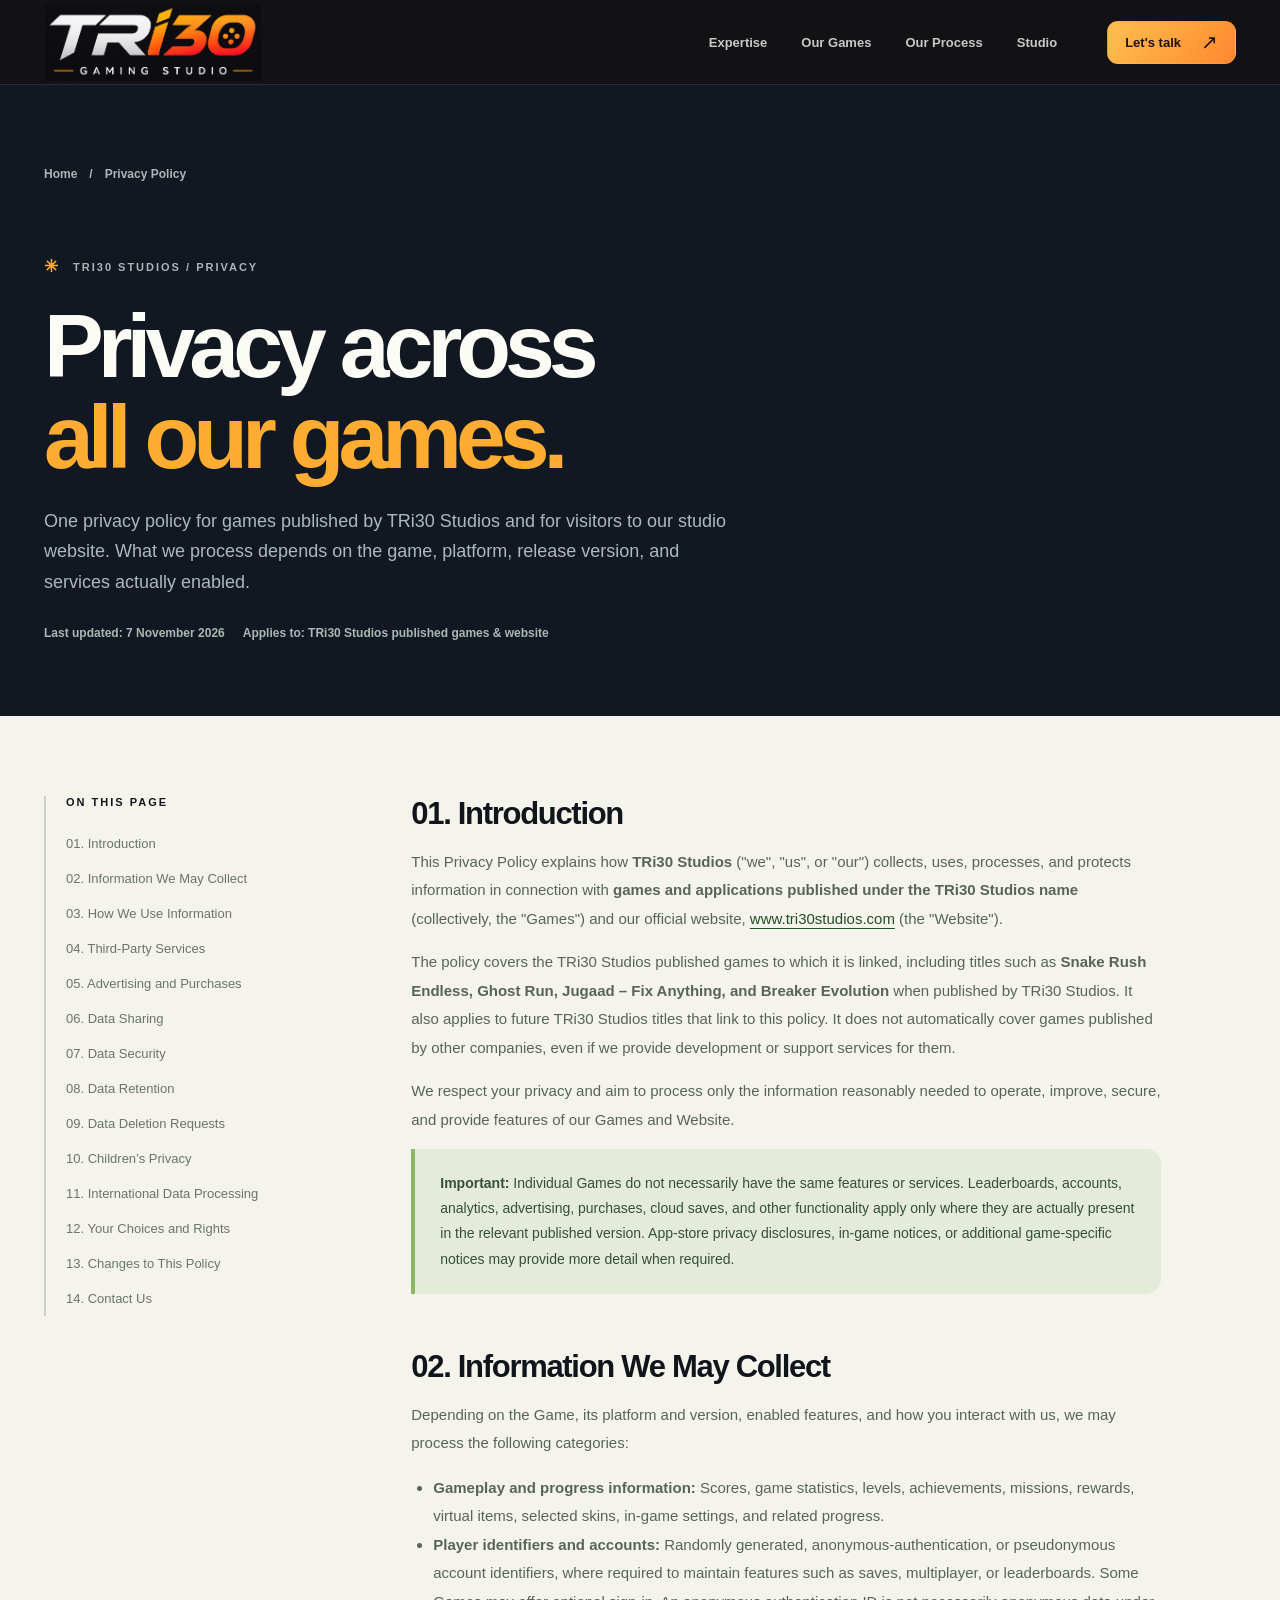
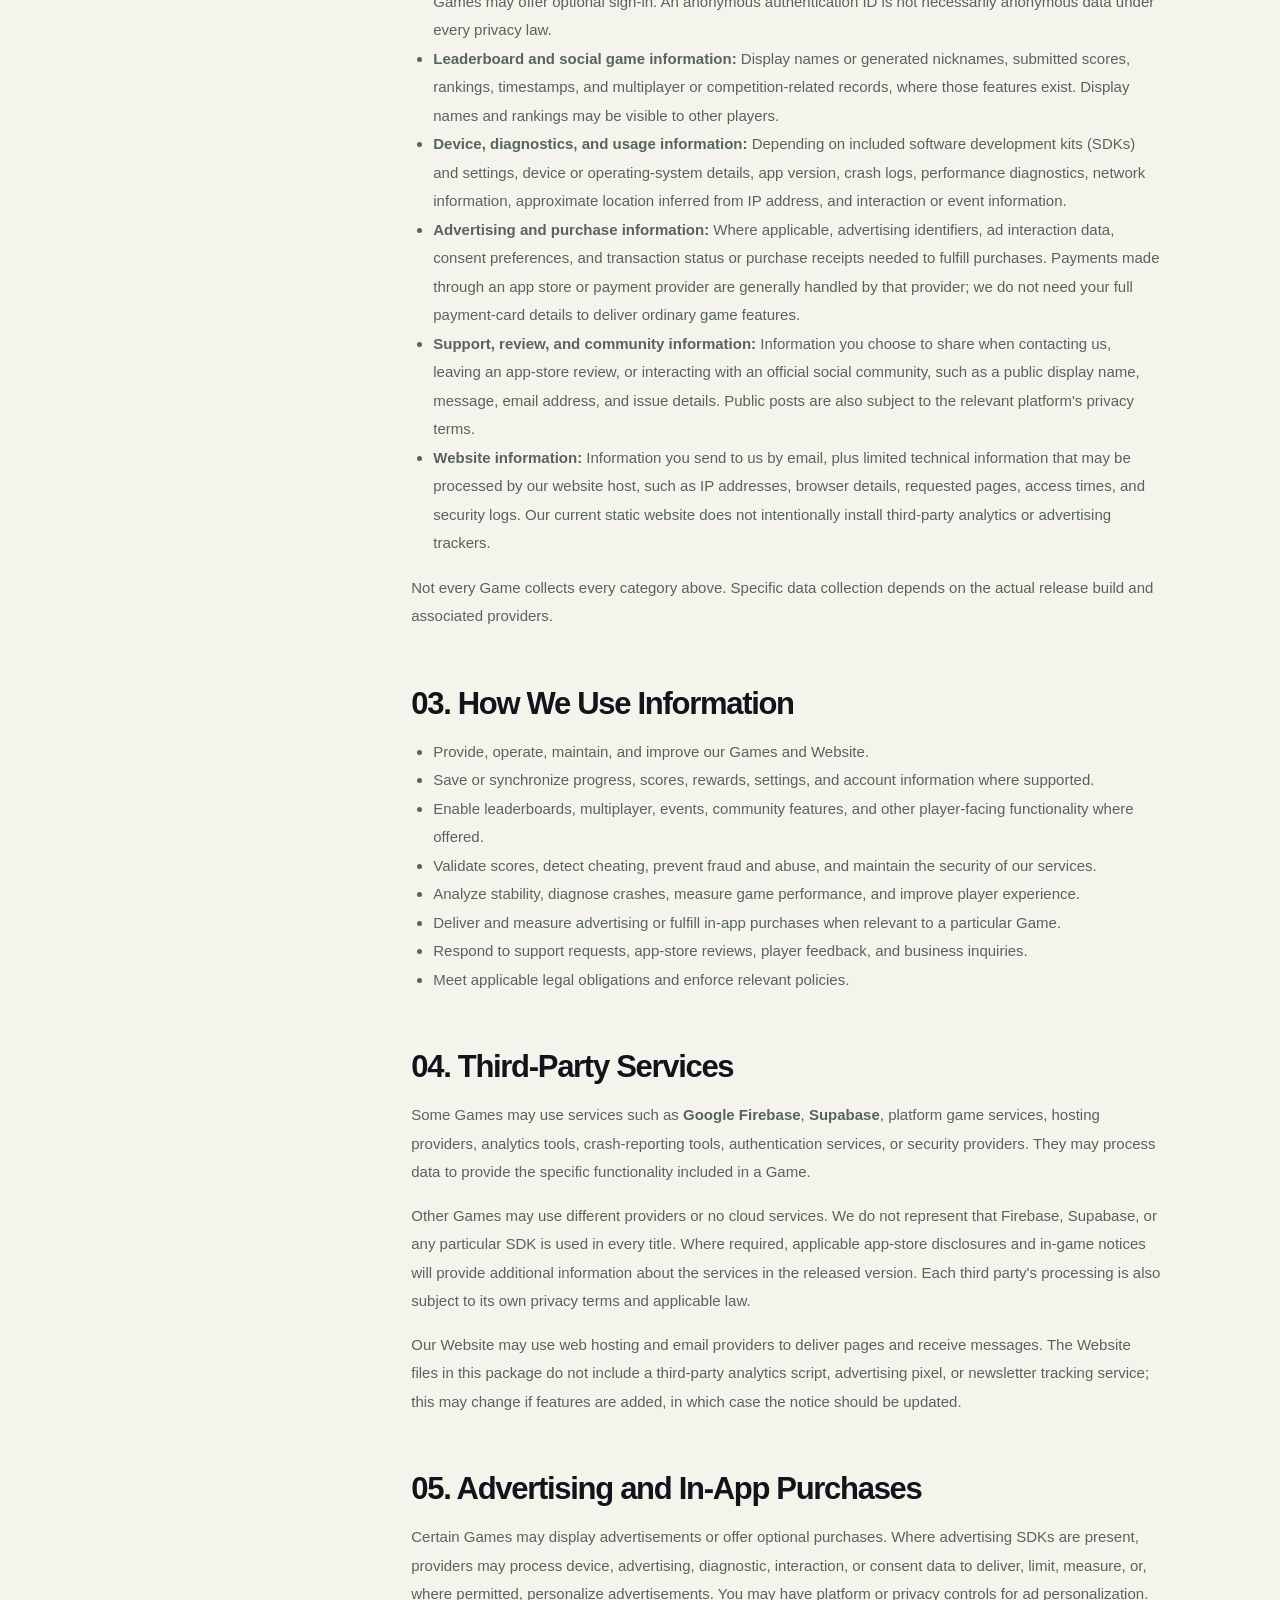
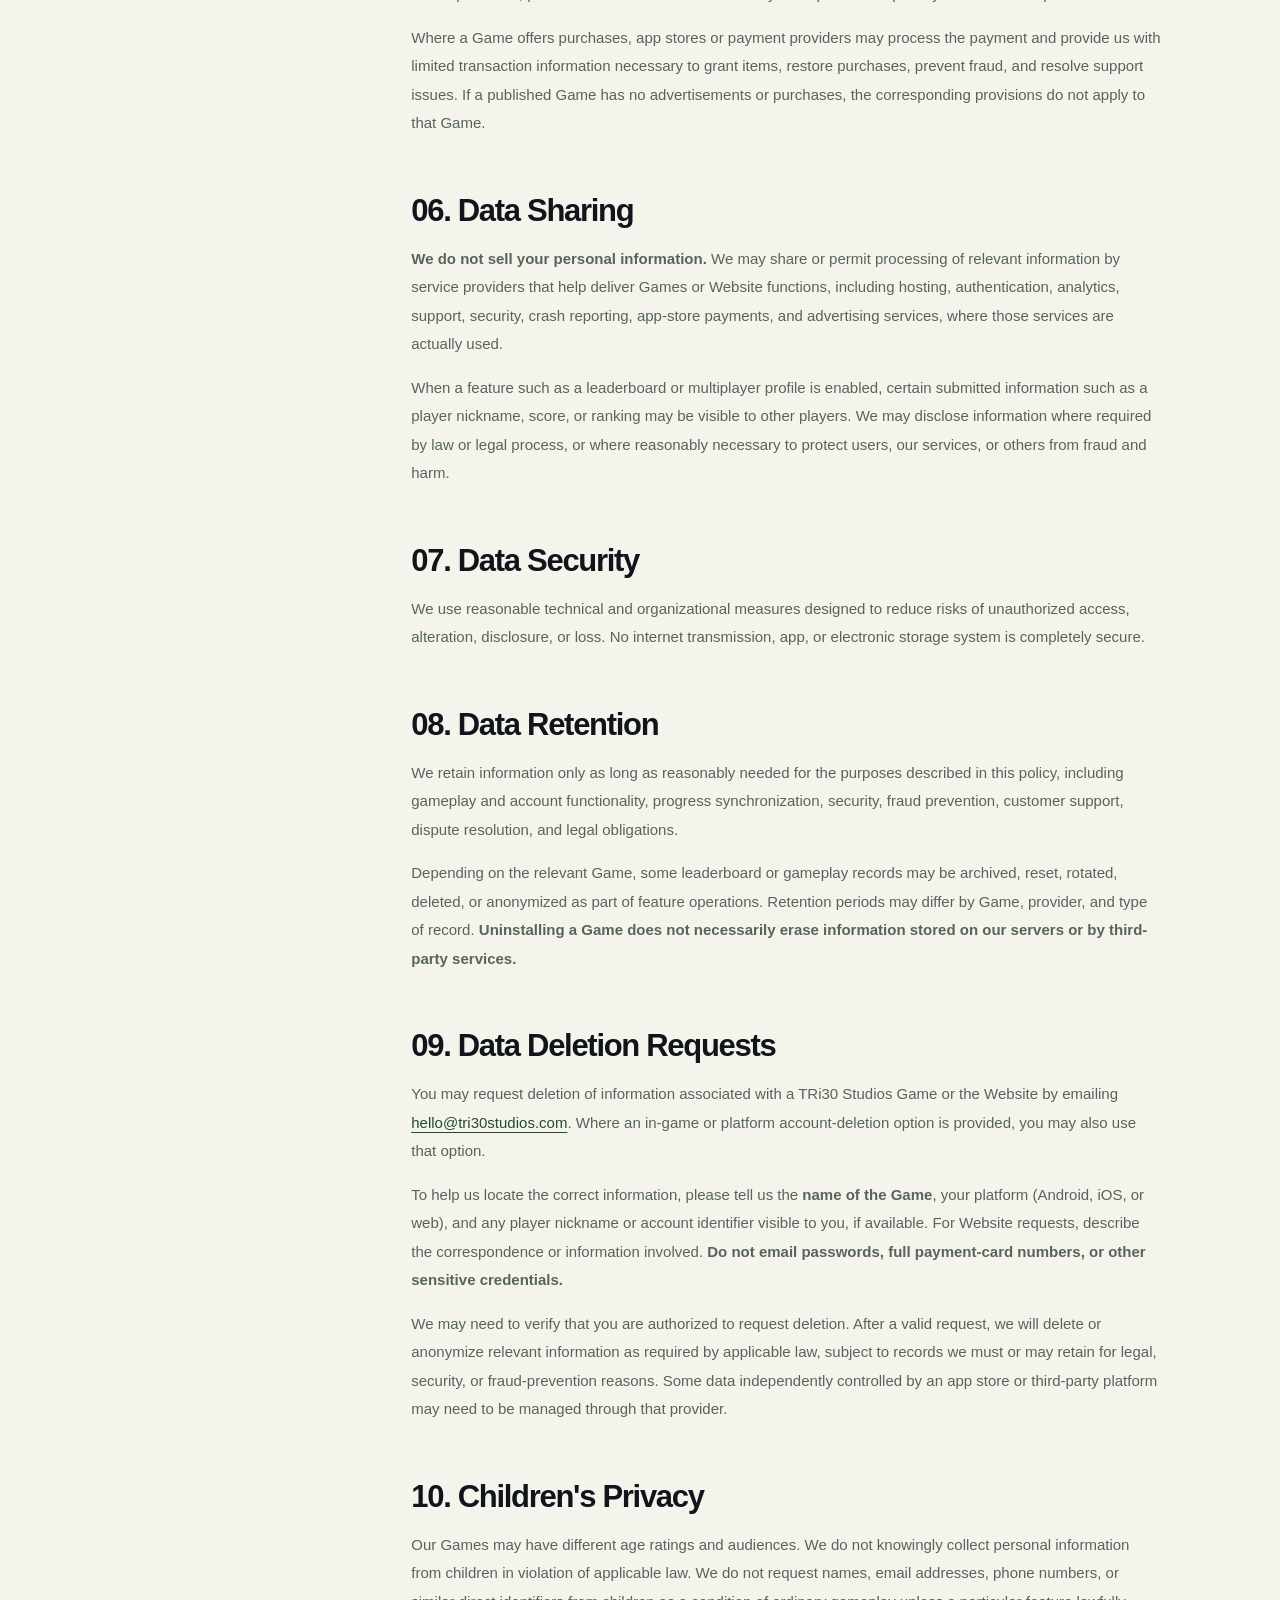
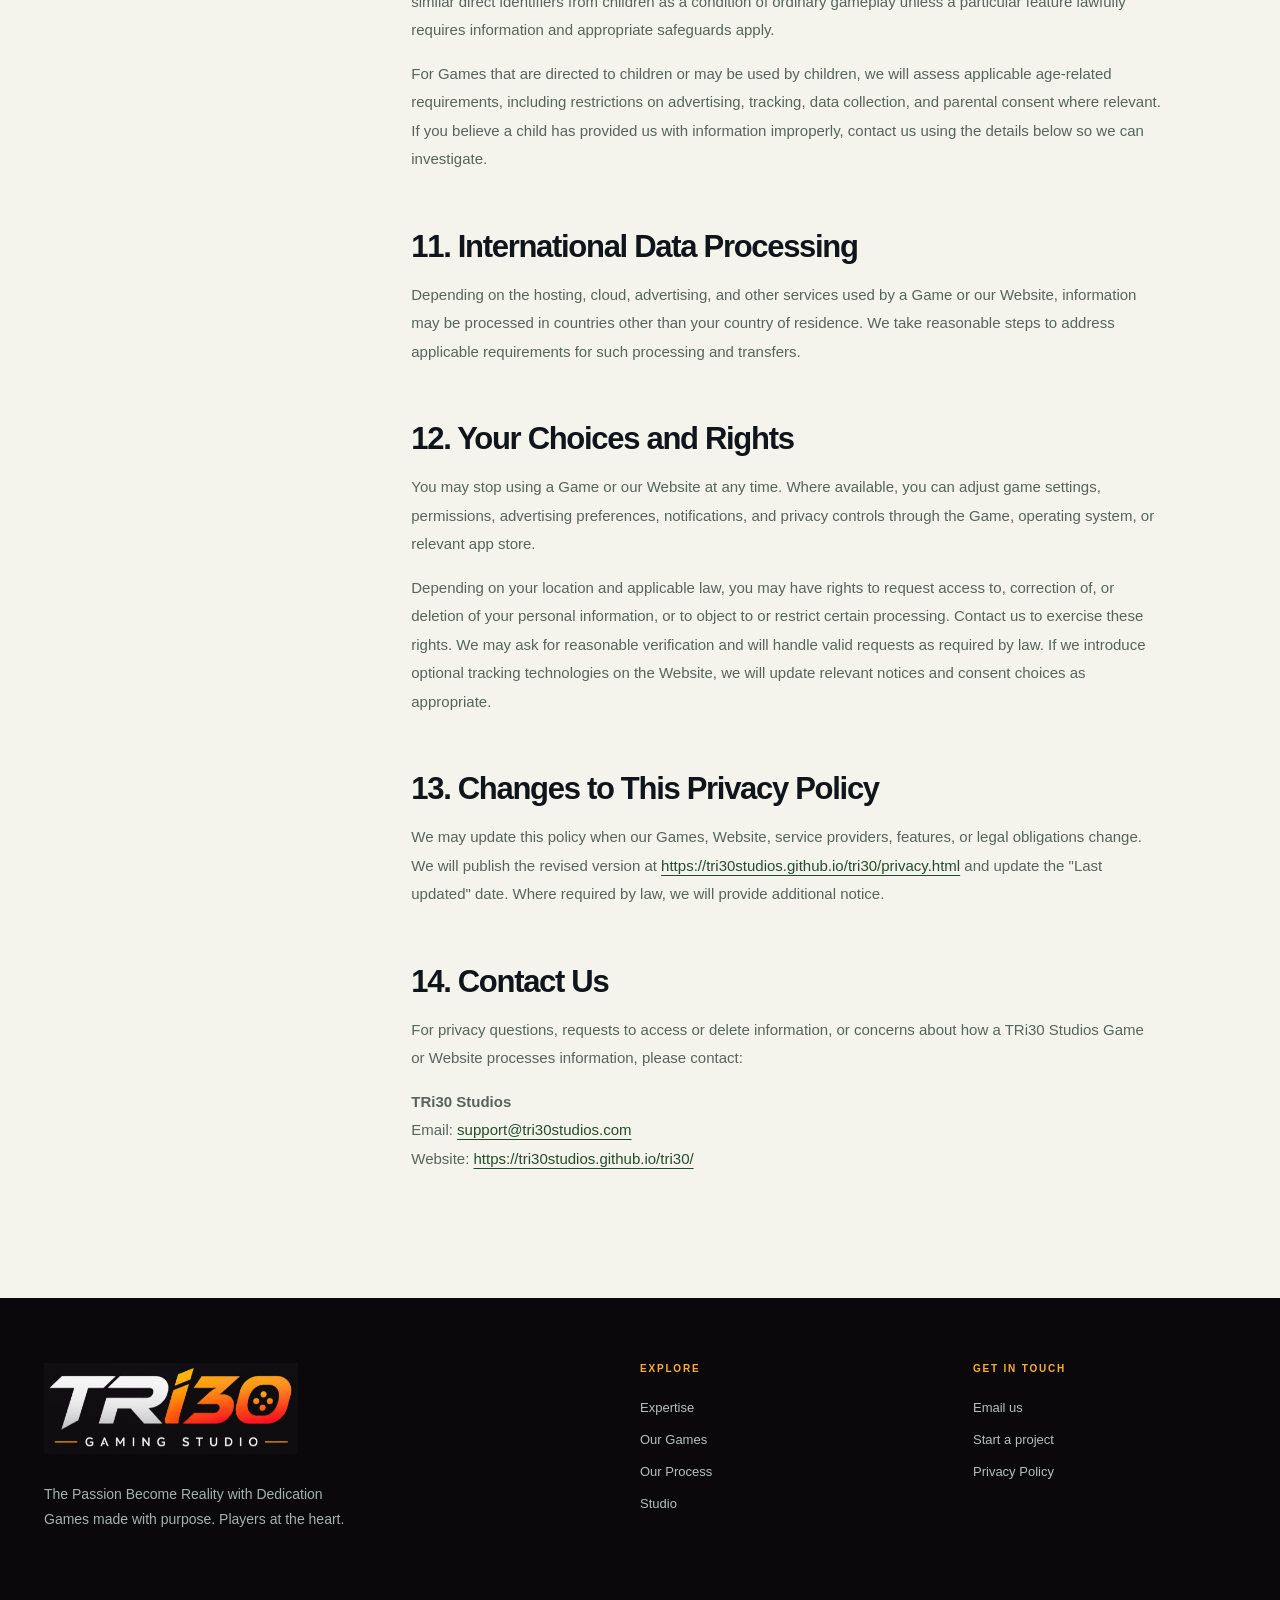
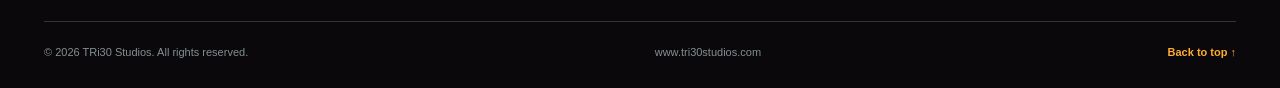
==== commit 1cbf8559: "Update privacy.html Email update hello ->support https://tri30studios.github.io/tri30/privacy.html" ====
--- a/privacy.html
+++ b/privacy.html
@@ -94,10 +94,10 @@
 <p>You may stop using a Game or our Website at any time. Where available, you can adjust game settings, permissions, advertising preferences, notifications, and privacy controls through the Game, operating system, or relevant app store.</p>
 <p>Depending on your location and applicable law, you may have rights to request access to, correction of, or deletion of your personal information, or to object to or restrict certain processing. Contact us to exercise these rights. We may ask for reasonable verification and will handle valid requests as required by law. If we introduce optional tracking technologies on the Website, we will update relevant notices and consent choices as appropriate.</p>
 <h2 id="changes">13. Changes to This Privacy Policy</h2>
-<p>We may update this policy when our Games, Website, service providers, features, or legal obligations change. We will publish the revised version at <a href="https://www.tri30studios.com/privacy.html">www.tri30studios.com/privacy.html</a> and update the "Last updated" date. Where required by law, we will provide additional notice.</p>
+<p>We may update this policy when our Games, Website, service providers, features, or legal obligations change. We will publish the revised version at <a href="https://tri30studios.github.io/tri30/privacy.html">https://tri30studios.github.io/tri30/privacy.html</a> and update the "Last updated" date. Where required by law, we will provide additional notice.</p>
 <h2 id="contact-privacy">14. Contact Us</h2>
 <p>For privacy questions, requests to access or delete information, or concerns about how a TRi30 Studios Game or Website processes information, please contact:</p>
-<p><strong>TRi30 Studios</strong><br/>Email: <a href="mailto:hello@tri30studios.com?subject=Privacy%20Request%20%7C%20TRi30%20Studios">hello@tri30studios.com</a><br/>Website: <a href="https://www.tri30studios.com/">www.tri30studios.com</a></p>
+<p><strong>TRi30 Studios</strong><br/>Email: <a href="mailto:support@tri30studios.com?subject=Privacy%20Request%20%7C%20TRi30%20Studios">support@tri30studios.com</a><br/>Website: <a href="https://tri30studios.github.io/tri30/">https://tri30studios.github.io/tri30/</a></p>
 </div>
 </div></section>
 </main>
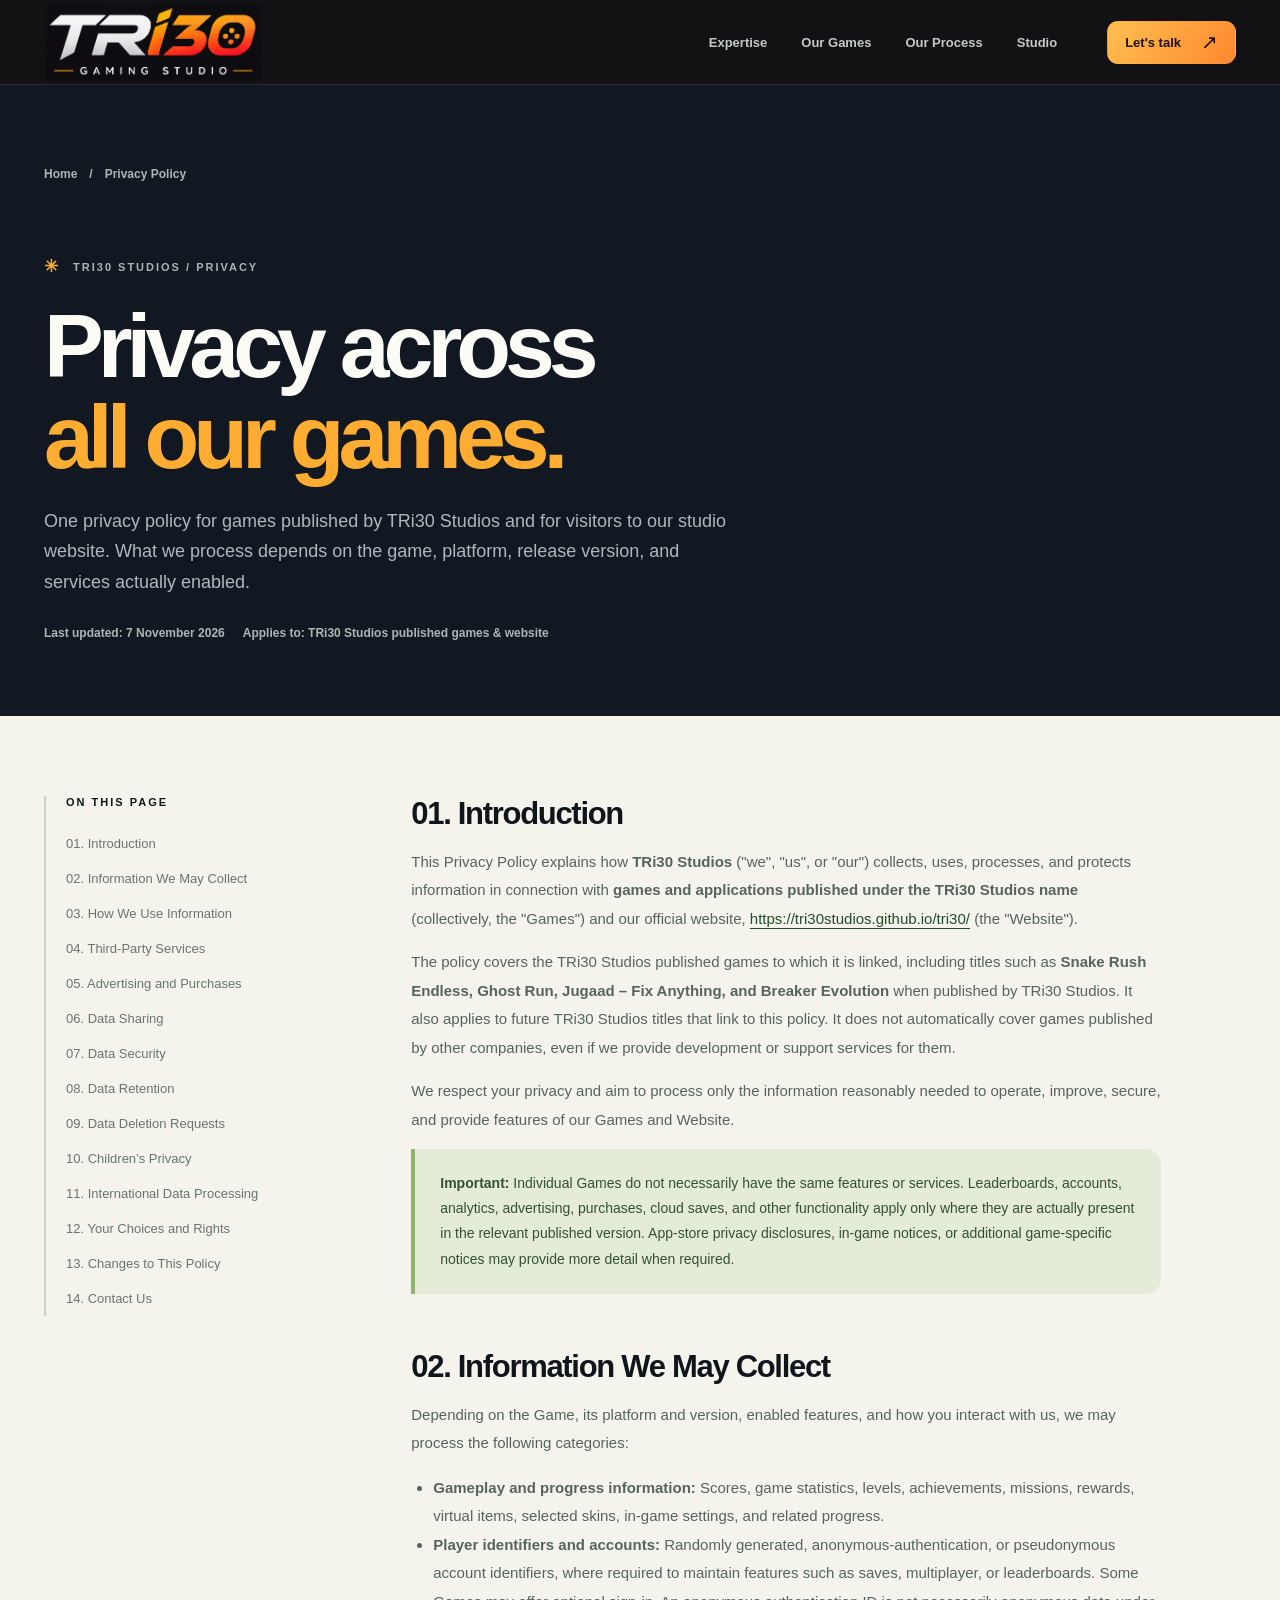
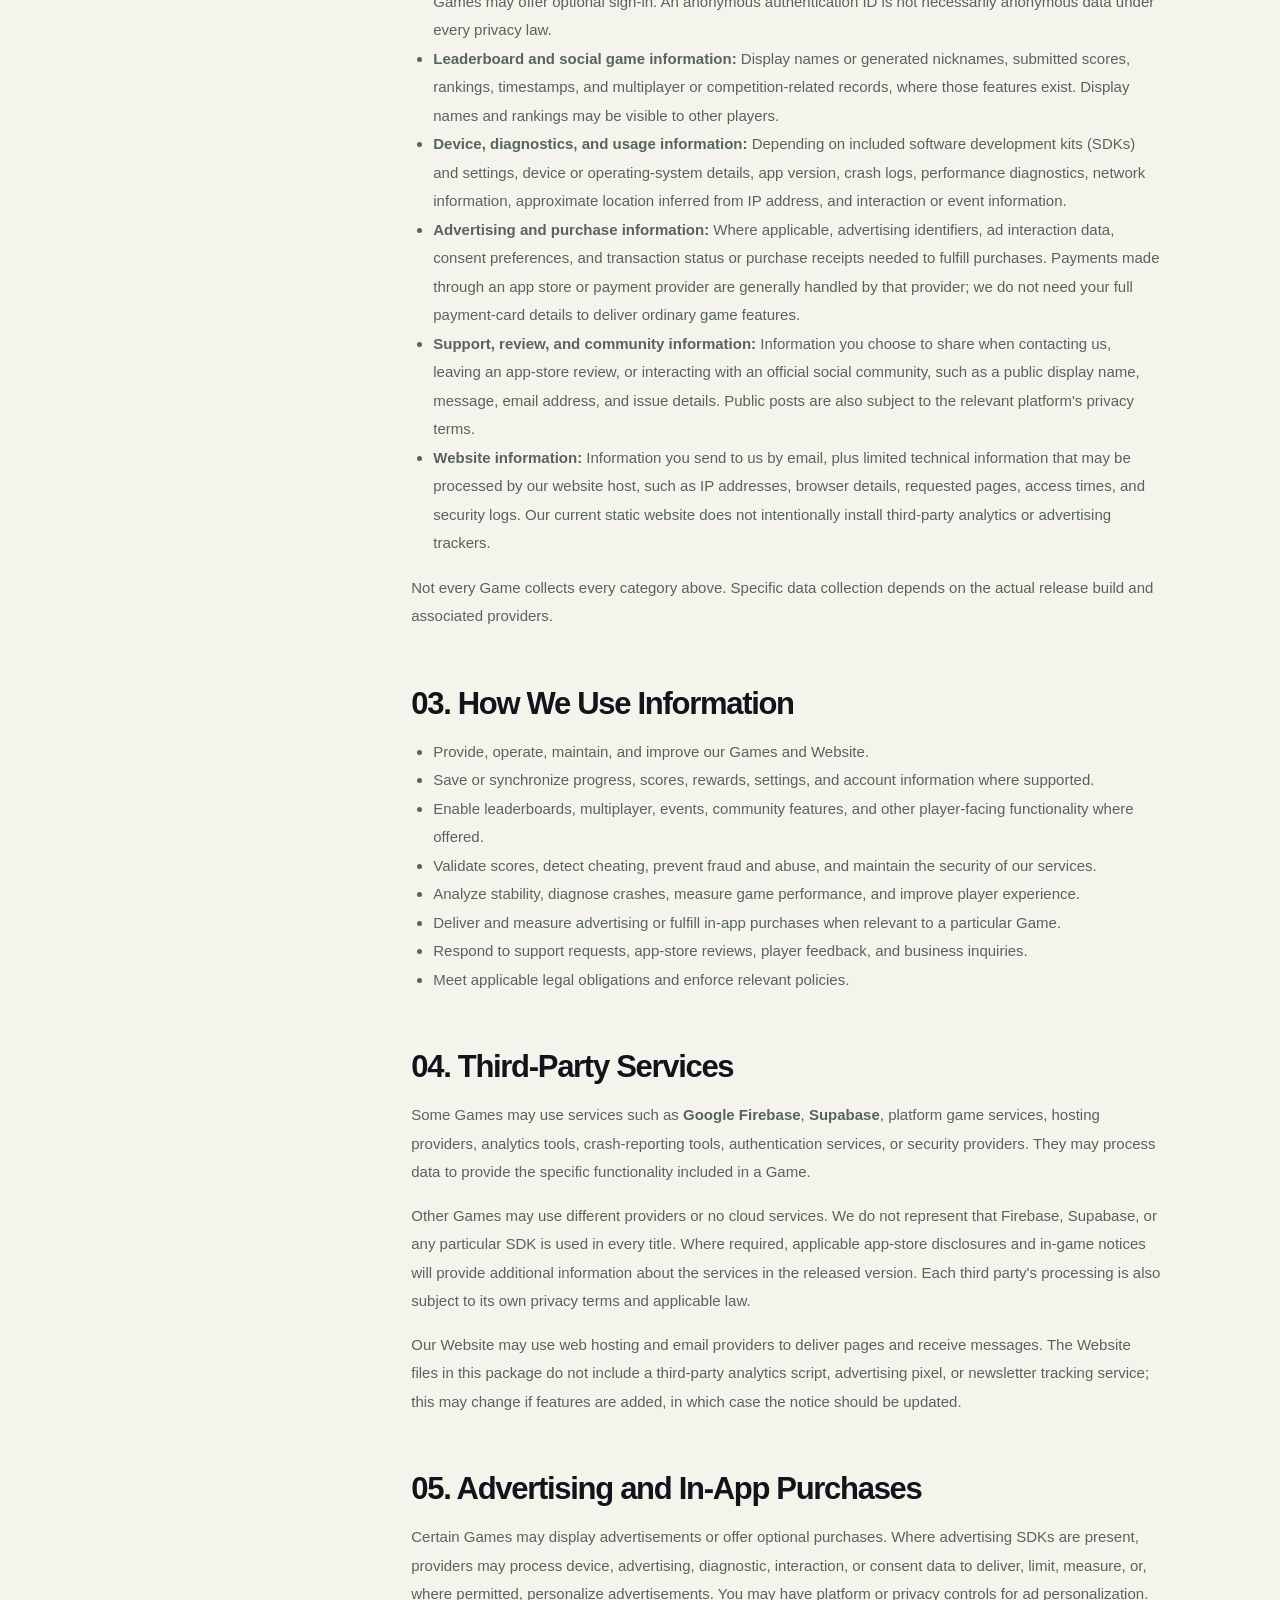
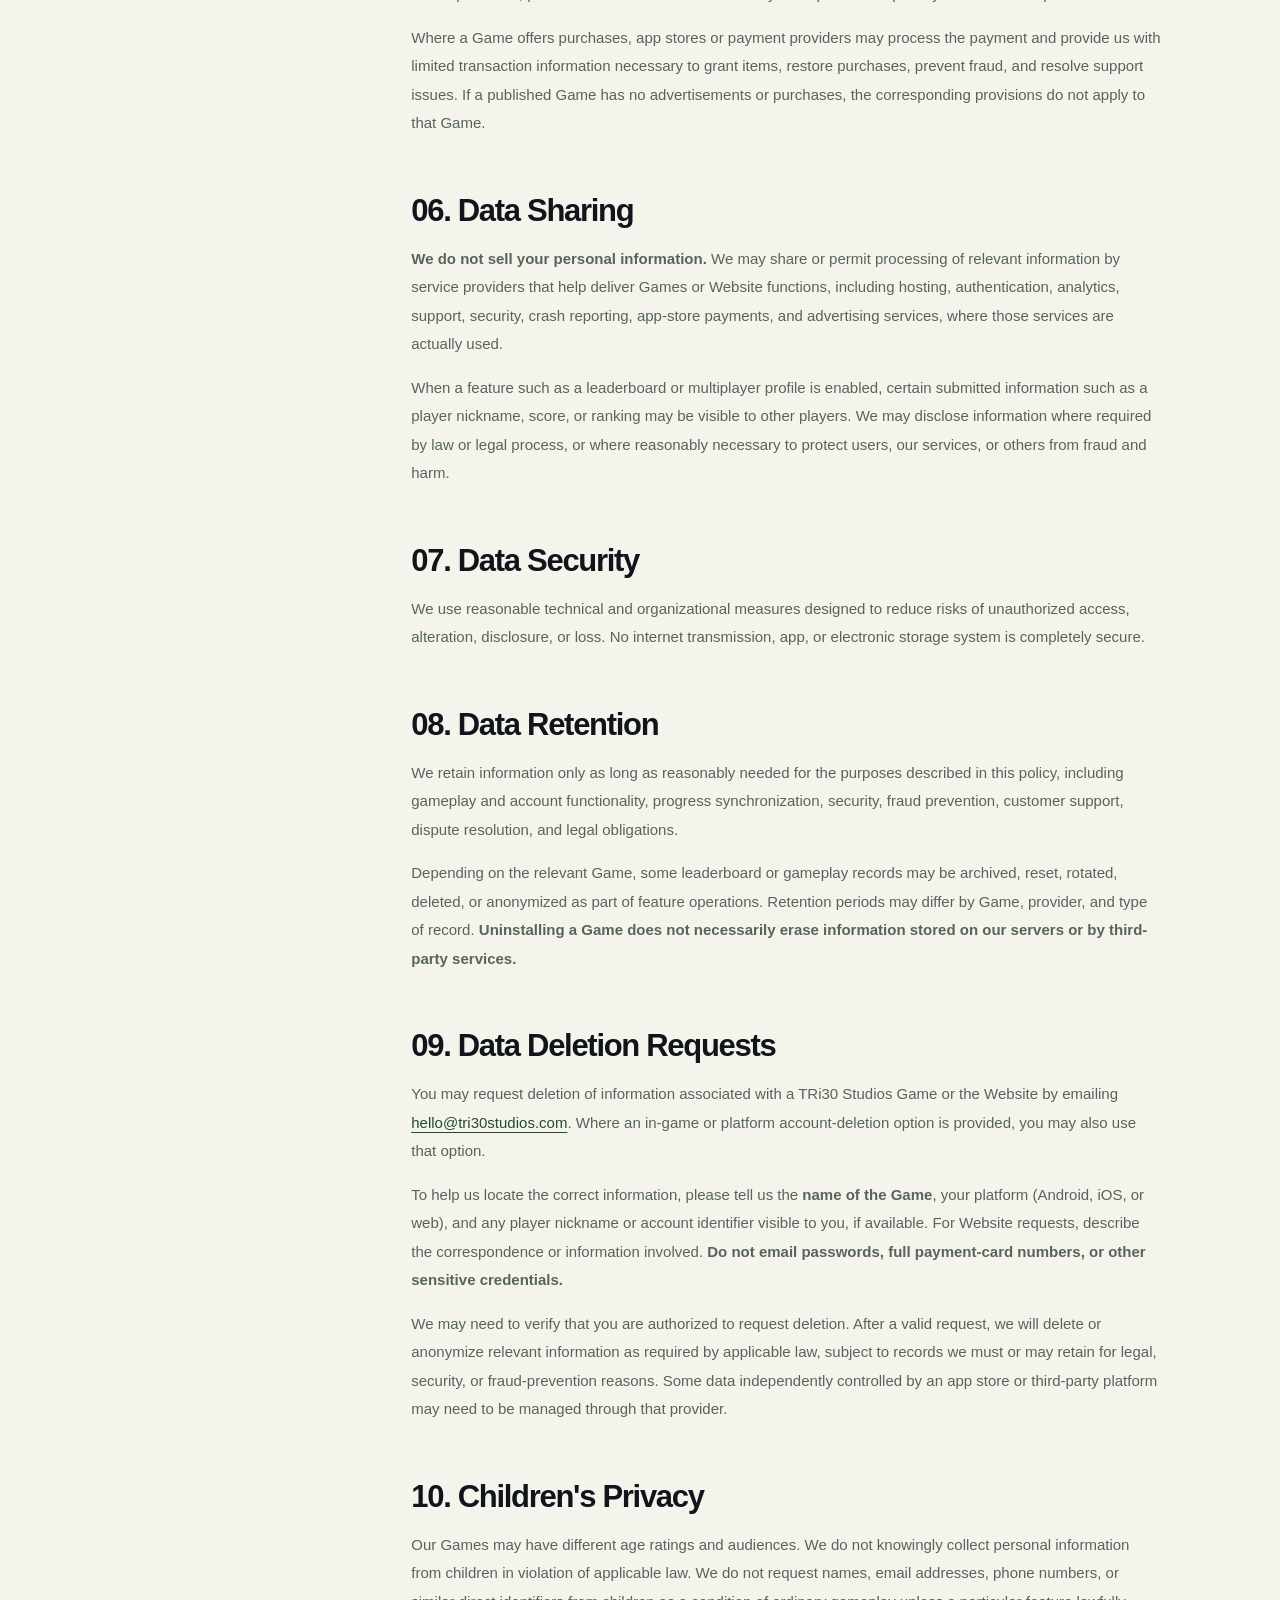
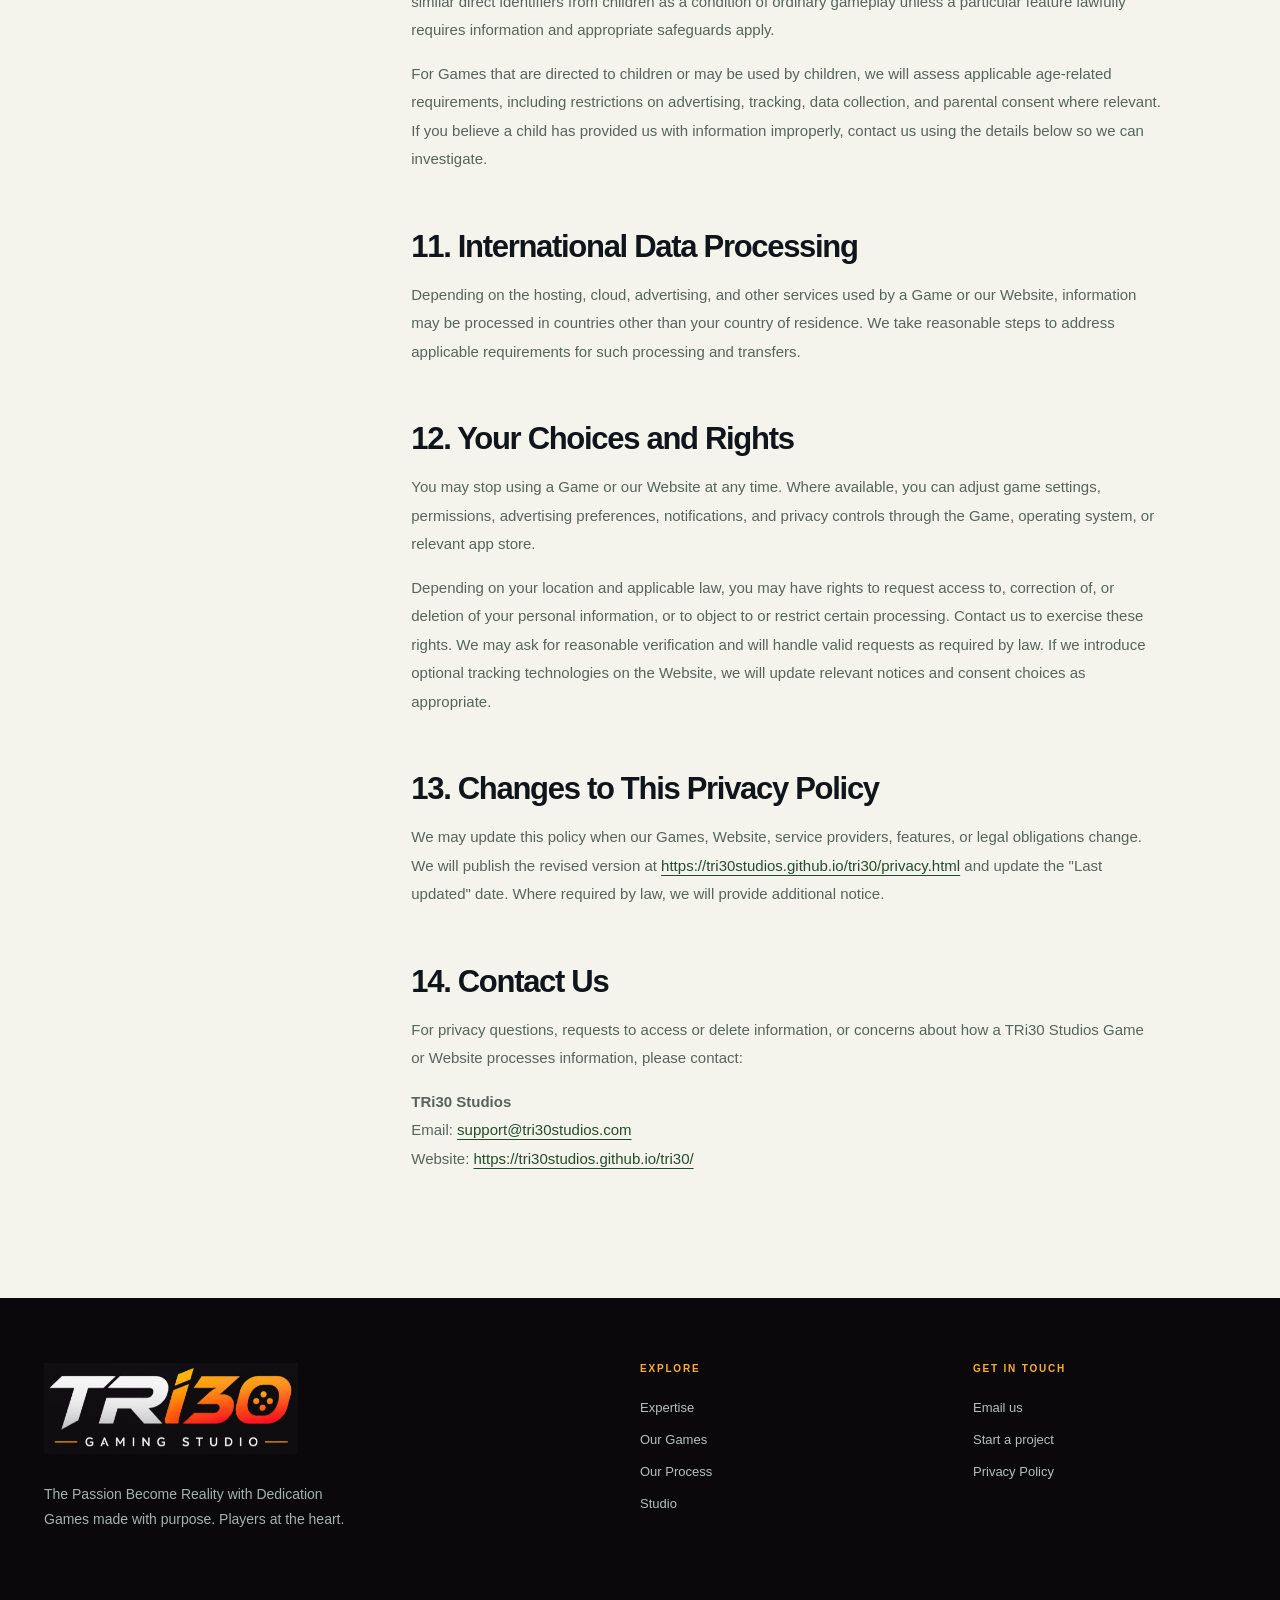
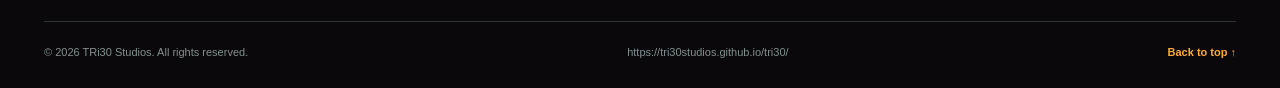
==== commit 8d9385d0: "Update privacy.html" ====
--- a/privacy.html
+++ b/privacy.html
@@ -10,9 +10,9 @@
 <meta content="TRi30 Studios" property="og:site_name"/>
 <meta content="Privacy Policy | TRi30 Studios" property="og:title"/>
 <meta content="How TRi30 Studios handles information across our published games and studio website." property="og:description"/>
-<meta content="https://www.tri30studios.com/privacy.html" property="og:url"/>
-<meta content="https://www.tri30studios.com/assets/social-preview.png" property="og:image"/>
-<link href="https://www.tri30studios.com/privacy.html" rel="canonical"/>
+<meta content="https://tri30studios.github.io/tri30/privacy.html" property="og:url"/>
+<meta content="https://tri30studios.github.io/tri30/assets/social-preview.png" property="og:image"/>
+<link href="https://tri30studios.github.io/tri30/privacy.html" rel="canonical"/>
 <link href="assets/favicon.ico" rel="icon" sizes="any"/>
 <link href="assets/favicon-192.png" rel="icon" type="image/png"/>
 <link href="css/styles.css" rel="stylesheet"/>
@@ -39,7 +39,7 @@
 <aside aria-label="Privacy policy contents" class="legal-sidebar"><strong>ON THIS PAGE</strong><a href="#introduction">01. Introduction</a><a href="#information">02. Information We May Collect</a><a href="#uses">03. How We Use Information</a><a href="#third-parties">04. Third-Party Services</a><a href="#advertising">05. Advertising and Purchases</a><a href="#sharing">06. Data Sharing</a><a href="#security">07. Data Security</a><a href="#retention">08. Data Retention</a><a href="#deletion">09. Data Deletion Requests</a><a href="#children">10. Children’s Privacy</a><a href="#international">11. International Data Processing</a><a href="#choices">12. Your Choices and Rights</a><a href="#changes">13. Changes to This Policy</a><a href="#contact-privacy">14. Contact Us</a></aside>
 <div class="legal-article">
 <h2 id="introduction">01. Introduction</h2>
-<p>This Privacy Policy explains how <strong>TRi30 Studios</strong> ("we", "us", or "our") collects, uses, processes, and protects information in connection with <strong>games and applications published under the TRi30 Studios name</strong> (collectively, the "Games") and our official website, <a href="https://www.tri30studios.com/">www.tri30studios.com</a> (the "Website").</p>
+<p>This Privacy Policy explains how <strong>TRi30 Studios</strong> ("we", "us", or "our") collects, uses, processes, and protects information in connection with <strong>games and applications published under the TRi30 Studios name</strong> (collectively, the "Games") and our official website, <a href="https://tri30studios.github.io/tri30/">https://tri30studios.github.io/tri30/</a> (the "Website").</p>
 <p>The policy covers the TRi30 Studios published games to which it is linked, including titles such as <strong>Snake Rush Endless, Ghost Run, Jugaad – Fix Anything, and Breaker Evolution</strong> when published by TRi30 Studios. It also applies to future TRi30 Studios titles that link to this policy. It does not automatically cover games published by other companies, even if we provide development or support services for them.</p>
 <p>We respect your privacy and aim to process only the information reasonably needed to operate, improve, secure, and provide features of our Games and Website.</p>
 <div class="legal-note"><strong>Important:</strong> Individual Games do not necessarily have the same features or services. Leaderboards, accounts, analytics, advertising, purchases, cloud saves, and other functionality apply only where they are actually present in the relevant published version. App-store privacy disclosures, in-game notices, or additional game-specific notices may provide more detail when required.</div>
@@ -101,7 +101,7 @@
 </div>
 </div></section>
 </main>
-<footer class="site-footer"><div class="container"><div class="footer-main"><div class="footer-about"><a aria-label="TRi30 Studios homepage" class="brand brand-footer" href="index.html"><img class="brand-logo" alt="TRi30 Gaming Studio" height="163" width="457" src="assets/tri30-official-logo.png"/></a><p>The Passion Become Reality with Dedication<br/>Games made with purpose. Players at the heart.</p></div><div class="footer-nav-column"><strong>EXPLORE</strong><a href="index.html#services">Expertise</a><a href="index.html#games">Our Games</a><a href="index.html#approach">Our Process</a><a href="index.html#studio">Studio</a></div><div class="footer-nav-column"><strong>GET IN TOUCH</strong><a href="mailto:hello@tri30studios.com">Email us</a><a href="index.html#contact">Start a project</a><a href="privacy.html">Privacy Policy</a></div></div><div class="footer-bottom"><span>© <span data-year="">2026</span> TRi30 Studios. All rights reserved.</span><span>www.tri30studios.com</span><a class="back-to-top" href="#top">Back to top ↑</a></div></div></footer>
+<footer class="site-footer"><div class="container"><div class="footer-main"><div class="footer-about"><a aria-label="TRi30 Studios homepage" class="brand brand-footer" href="index.html"><img class="brand-logo" alt="TRi30 Gaming Studio" height="163" width="457" src="assets/tri30-official-logo.png"/></a><p>The Passion Become Reality with Dedication<br/>Games made with purpose. Players at the heart.</p></div><div class="footer-nav-column"><strong>EXPLORE</strong><a href="index.html#services">Expertise</a><a href="index.html#games">Our Games</a><a href="index.html#approach">Our Process</a><a href="index.html#studio">Studio</a></div><div class="footer-nav-column"><strong>GET IN TOUCH</strong><a href="mailto:hello@tri30studios.com">Email us</a><a href="index.html#contact">Start a project</a><a href="privacy.html">Privacy Policy</a></div></div><div class="footer-bottom"><span>© <span data-year="">2026</span> TRi30 Studios. All rights reserved.</span><span>https://tri30studios.github.io/tri30/</span><a class="back-to-top" href="#top">Back to top ↑</a></div></div></footer>
 <div aria-live="polite" class="toast" id="toast" role="status"></div>
 </body>
 </html>
